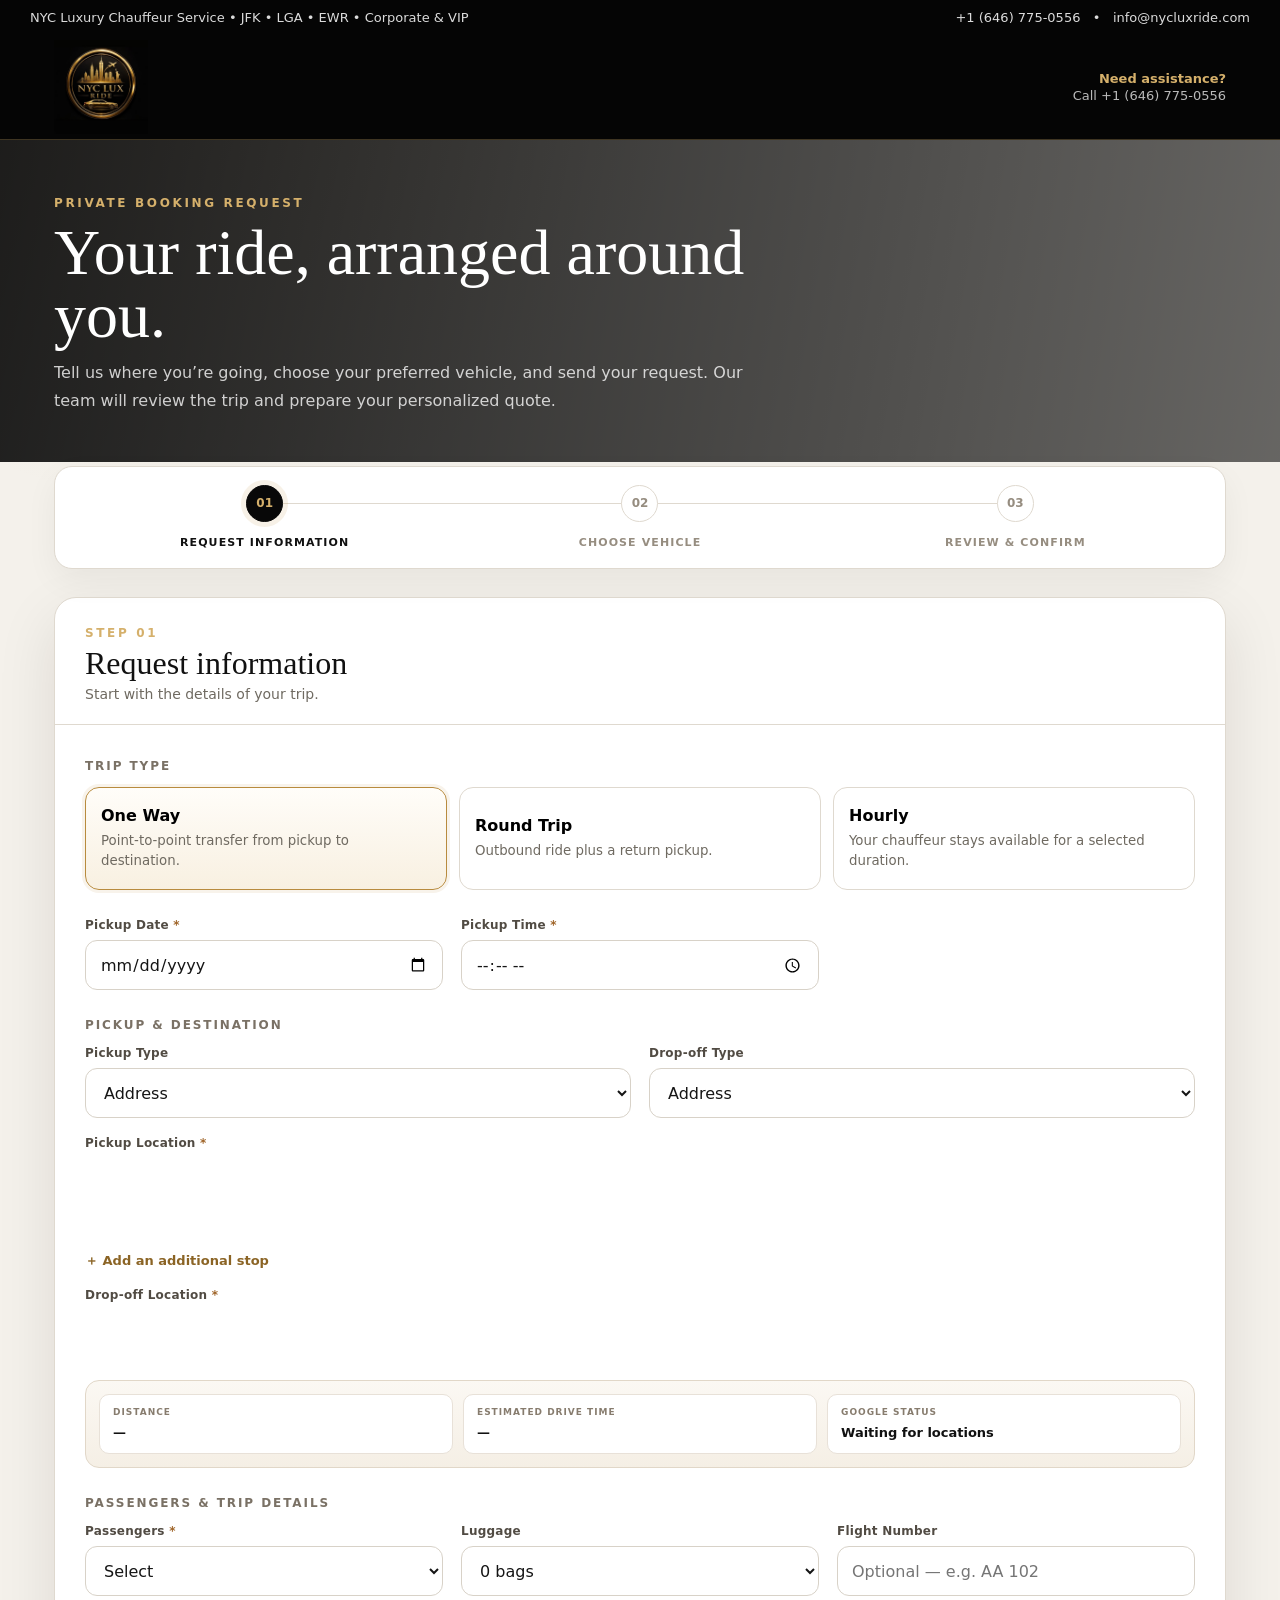
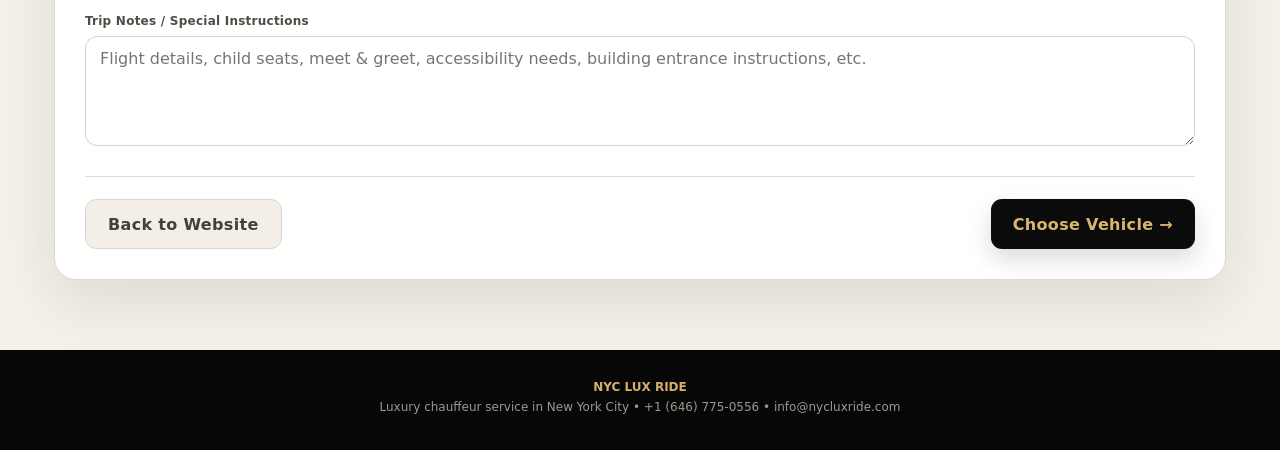
==== index.html @ 3cf66aab "Upload NYC Lux Ride booking portal Upload NYC Lux Ride booking portal" ====
<!DOCTYPE html>
<html lang="en">
<head>
  <meta charset="UTF-8" />
  <meta name="viewport" content="width=device-width, initial-scale=1.0" />
  <meta name="theme-color" content="#0a0a0a" />
  <title>Book a Ride | NYC Lux Ride</title>
  <link rel="stylesheet" href="https://cdn.jsdelivr.net/npm/intl-tel-input@29.2.3/dist/css/intlTelInput.min.css" />
  <style>
    :root{
      --bg:#f4f1eb;
      --surface:#ffffff;
      --surface-2:#f8f6f2;
      --ink:#111111;
      --muted:#6f6a61;
      --line:#dfd9cf;
      --gold:#b88b3e;
      --gold-2:#d5b06b;
      --black:#080808;
      --ok:#227a53;
      --danger:#a63838;
      --shadow:0 22px 60px rgba(25,18,8,.10);
      --radius:22px;
    }

    *{box-sizing:border-box}
    html{scroll-behavior:smooth}
    body{
      margin:0;
      font-family:Inter,ui-sans-serif,system-ui,-apple-system,BlinkMacSystemFont,"Segoe UI",sans-serif;
      color:var(--ink);
      background:
        radial-gradient(circle at 15% 0%, rgba(184,139,62,.10), transparent 32rem),
        var(--bg);
    }
    button,input,select,textarea{font:inherit}
    button{cursor:pointer}
    a{color:inherit}

    .topbar{
      background:#050505;
      color:#fff;
      padding:10px 24px;
      font-size:13px;
    }
    .topbar-inner{
      max-width:1220px;
      margin:0 auto;
      display:flex;
      justify-content:space-between;
      gap:18px;
      flex-wrap:wrap;
    }
    .topbar span{opacity:.86}
    .header{
      background:rgba(255,255,255,.92);
      backdrop-filter:blur(14px);
      border-bottom:1px solid rgba(0,0,0,.08);
      position:sticky;
      top:0;
      z-index:40;
    }
    .header-inner{
      max-width:1220px;
      margin:0 auto;
      min-height:82px;
      padding:0 24px;
      display:flex;
      align-items:center;
      justify-content:space-between;
      gap:24px;
    }
    .brand{
      display:flex;
      align-items:center;
      gap:13px;
      text-decoration:none;
    }
    .brand-mark{
      width:48px;
      height:48px;
      border-radius:50%;
      background:
        radial-gradient(circle at 50% 50%, #111 0 46%, transparent 47%),
        linear-gradient(145deg,var(--gold-2),#7b571d);
      position:relative;
      box-shadow:inset 0 0 0 2px #0b0b0b, inset 0 0 0 4px var(--gold-2);
    }
    .brand-mark:after{
      content:"NYC";
      color:var(--gold-2);
      position:absolute;
      inset:0;
      display:grid;
      place-items:center;
      font-family:Georgia,serif;
      font-size:12px;
      letter-spacing:1px;
      font-weight:700;
    }
    .brand-copy strong{
      display:block;
      font-family:Georgia,"Times New Roman",serif;
      font-size:21px;
      letter-spacing:.08em;
    }
    .brand-copy small{
      display:block;
      color:#7a7165;
      letter-spacing:.22em;
      font-size:9px;
      margin-top:3px;
    }
    .header-contact{
      text-align:right;
      font-size:13px;
      color:#4f4a43;
    }
    .header-contact strong{display:block;color:#111;margin-bottom:2px}

    .hero{
      background:
        linear-gradient(100deg,rgba(0,0,0,.88),rgba(0,0,0,.58)),
        url("https://www.nycluxride.com/hero-new.webp") center/cover;
      color:#fff;
    }
    .hero-inner{
      max-width:1220px;
      margin:0 auto;
      padding:56px 24px 48px;
    }
    .eyebrow{
      color:var(--gold-2);
      font-size:12px;
      font-weight:800;
      text-transform:uppercase;
      letter-spacing:.22em;
    }
    h1{
      margin:12px 0 12px;
      max-width:720px;
      font-family:Georgia,"Times New Roman",serif;
      font-size:clamp(38px,5vw,67px);
      line-height:.98;
      font-weight:500;
    }
    .hero p{
      max-width:700px;
      margin:0;
      color:rgba(255,255,255,.78);
      font-size:16px;
      line-height:1.7;
    }

    .page{
      max-width:1220px;
      margin:0 auto;
      padding:34px 24px 70px;
    }

    .stepper-wrap{
      background:var(--surface);
      border:1px solid var(--line);
      border-radius:18px;
      padding:18px 22px;
      box-shadow:0 12px 32px rgba(25,18,8,.05);
      margin-top:-30px;
      position:relative;
      z-index:5;
    }
    .stepper{
      display:grid;
      grid-template-columns:1fr 1fr 1fr;
      gap:0;
      position:relative;
    }
    .stepper:before{
      content:"";
      position:absolute;
      top:18px;
      left:16.66%;
      right:16.66%;
      height:1px;
      background:var(--line);
      z-index:0;
    }
    .step{
      position:relative;
      z-index:1;
      text-align:center;
      color:#968d80;
    }
    .step-num{
      width:37px;
      height:37px;
      border-radius:50%;
      border:1px solid var(--line);
      background:#fff;
      margin:0 auto 9px;
      display:grid;
      place-items:center;
      font-size:12px;
      font-weight:800;
      transition:.25s ease;
    }
    .step span{
      font-size:11px;
      font-weight:800;
      letter-spacing:.1em;
      text-transform:uppercase;
    }
    .step.active,.step.complete{color:#111}
    .step.active .step-num{
      background:var(--black);
      color:var(--gold-2);
      border-color:var(--black);
      box-shadow:0 0 0 5px rgba(184,139,62,.12);
    }
    .step.complete .step-num{
      background:var(--gold);
      color:#fff;
      border-color:var(--gold);
    }

    .panel{
      margin-top:28px;
      background:var(--surface);
      border:1px solid var(--line);
      border-radius:var(--radius);
      box-shadow:var(--shadow);
      overflow:hidden;
    }
    .panel-head{
      padding:28px 30px 22px;
      border-bottom:1px solid var(--line);
      display:flex;
      justify-content:space-between;
      gap:20px;
      align-items:flex-end;
    }
    .panel-head h2{
      margin:5px 0 0;
      font-family:Georgia,"Times New Roman",serif;
      font-size:32px;
      font-weight:500;
    }
    .panel-head p{
      margin:4px 0 0;
      color:var(--muted);
      font-size:14px;
    }
    .secure-note{
      display:flex;
      gap:8px;
      align-items:center;
      color:var(--muted);
      font-size:12px;
      white-space:nowrap;
    }
    .secure-dot{
      width:8px;height:8px;border-radius:50%;background:var(--ok);
    }

    .panel-body{padding:30px}
    .screen{display:none}
    .screen.active{display:block;animation:fade .28s ease}
    @keyframes fade{from{opacity:0;transform:translateY(6px)}to{opacity:1;transform:none}}

    .section-title{
      margin:4px 0 14px;
      font-size:12px;
      text-transform:uppercase;
      letter-spacing:.16em;
      color:#7a7165;
      font-weight:850;
    }

    .trip-types{
      display:grid;
      grid-template-columns:repeat(3,1fr);
      gap:12px;
      margin-bottom:28px;
    }
    .choice{
      border:1px solid var(--line);
      background:#fff;
      border-radius:14px;
      padding:18px 15px;
      text-align:left;
      transition:.2s ease;
      min-height:90px;
    }
    .choice:hover{border-color:#bfa87f;transform:translateY(-1px)}
    .choice.active{
      border-color:var(--gold);
      background:linear-gradient(180deg,#fffdf9,#f8f0e1);
      box-shadow:0 0 0 3px rgba(184,139,62,.10);
    }
    .choice strong{display:block;font-size:16px;margin-bottom:5px}
    .choice small{color:var(--muted);line-height:1.4}

    .grid{
      display:grid;
      grid-template-columns:repeat(2,minmax(0,1fr));
      gap:18px;
    }
    .grid.three{grid-template-columns:repeat(3,minmax(0,1fr))}
    .field{min-width:0}
    .field.full{grid-column:1/-1}
    label{
      display:block;
      font-size:12px;
      font-weight:800;
      color:#514b43;
      margin:0 0 8px;
      letter-spacing:.02em;
    }
    .req{color:#9f6428}
    input,select,textarea{
      width:100%;
      border:1px solid #d8d2c8;
      background:#fff;
      color:#151515;
      border-radius:12px;
      min-height:50px;
      padding:12px 14px;
      outline:none;
      transition:.18s ease;
    }
    textarea{min-height:110px;resize:vertical}
    input:focus,select:focus,textarea:focus{
      border-color:var(--gold);
      box-shadow:0 0 0 3px rgba(184,139,62,.12);
    }
    .invalid{border-color:var(--danger)!important;box-shadow:0 0 0 3px rgba(166,56,56,.08)!important}
    .help{font-size:11px;color:#8a8175;margin-top:7px;line-height:1.5}
    .location-wrap{position:relative}
    .location-wrap:before{
      content:"⌖";
      position:absolute;
      left:14px;
      top:50%;
      transform:translateY(-50%);
      color:var(--gold);
      z-index:2;
      font-size:18px;
    }
    .location-wrap input{padding-left:39px}
    .map-soon{
      margin-top:10px;
      border:1px dashed #cfc5b5;
      background:#faf7f1;
      color:#7d7367;
      padding:11px 13px;
      border-radius:10px;
      font-size:11px;
    }

    .stop-list{display:grid;gap:10px;margin-top:12px}
    .stop-row{display:grid;grid-template-columns:1fr auto;gap:10px}
    .icon-btn{
      border:1px solid #d8d2c8;
      background:#fff;
      width:50px;
      border-radius:12px;
      font-size:20px;
      color:#6c6255;
    }
    .add-stop{
      margin-top:12px;
      border:0;
      background:transparent;
      color:#8b6425;
      font-weight:800;
      padding:0;
      font-size:13px;
    }

    .vehicle-grid{
      display:grid;
      grid-template-columns:repeat(2,minmax(0,1fr));
      gap:18px;
    }
    .vehicle-card{
      border:1px solid var(--line);
      border-radius:18px;
      overflow:hidden;
      background:#fff;
      transition:.22s ease;
      position:relative;
    }
    .vehicle-card:hover{transform:translateY(-2px);box-shadow:0 18px 40px rgba(20,15,6,.09)}
    .vehicle-card.selected{
      border-color:var(--gold);
      box-shadow:0 0 0 3px rgba(184,139,62,.12),0 18px 40px rgba(20,15,6,.09);
    }
    .vehicle-img{
      height:225px;
      background:#eee;
      overflow:hidden;
    }
    .vehicle-img img{width:100%;height:100%;object-fit:cover;display:block}
    .vehicle-content{padding:20px}
    .vehicle-top{display:flex;justify-content:space-between;gap:16px}
    .vehicle-top h3{
      margin:0;
      font-family:Georgia,"Times New Roman",serif;
      font-size:25px;
      font-weight:500;
    }
    .badge{
      background:#f4eee3;
      color:#76531e;
      border:1px solid #e5d6bd;
      padding:7px 9px;
      border-radius:999px;
      font-size:10px;
      height:max-content;
      font-weight:800;
      text-transform:uppercase;
      letter-spacing:.08em;
    }
    .vehicle-sub{color:var(--muted);font-size:13px;margin-top:5px}
    .specs{
      display:flex;
      flex-wrap:wrap;
      gap:8px;
      margin:16px 0;
    }
    .spec{
      background:#f7f5f1;
      border:1px solid #e5e0d7;
      color:#514b43;
      border-radius:9px;
      padding:8px 10px;
      font-size:11px;
      font-weight:700;
    }
    .select-vehicle{
      width:100%;
      border:1px solid #151515;
      border-radius:11px;
      background:#fff;
      color:#111;
      min-height:46px;
      font-weight:850;
    }
    .selected .select-vehicle{
      background:#111;
      color:var(--gold-2);
    }

    .summary-bar{
      display:grid;
      grid-template-columns:repeat(4,1fr);
      gap:12px;
      background:#0b0b0b;
      color:#fff;
      border-radius:16px;
      padding:16px 18px;
      margin-bottom:24px;
    }
    .summary-bar small{
      display:block;
      text-transform:uppercase;
      color:#a99e8e;
      font-size:9px;
      letter-spacing:.12em;
      font-weight:800;
      margin-bottom:5px;
    }
    .summary-bar strong{font-size:13px;line-height:1.35}

    .review-layout{
      display:grid;
      grid-template-columns:minmax(0,1.2fr) minmax(320px,.8fr);
      gap:24px;
    }
    .review-card,.contact-card{
      border:1px solid var(--line);
      background:#fff;
      border-radius:17px;
      padding:22px;
    }
    .review-card h3,.contact-card h3{
      margin:0 0 18px;
      font-family:Georgia,"Times New Roman",serif;
      font-size:24px;
      font-weight:500;
    }
    .route{
      display:grid;
      gap:0;
      margin-bottom:18px;
    }
    .route-item{
      display:grid;
      grid-template-columns:22px 1fr;
      gap:12px;
      align-items:start;
      padding-bottom:16px;
      position:relative;
    }
    .route-item:not(:last-child):after{
      content:"";
      position:absolute;
      left:6px;
      top:17px;
      bottom:0;
      width:1px;
      background:#d7c9b1;
    }
    .route-dot{
      width:13px;height:13px;border:3px solid var(--gold);border-radius:50%;margin-top:3px;background:#fff;
    }
    .route-dot.end{background:var(--gold)}
    .route-item small{
      display:block;
      color:#8a8175;
      text-transform:uppercase;
      letter-spacing:.1em;
      font-size:9px;
      font-weight:800;
      margin-bottom:4px;
    }
    .route-item strong{font-size:14px;line-height:1.5}
    .review-map{
      height:190px;
      border-radius:14px;
      border:1px dashed #cfc5b5;
      background:
        linear-gradient(45deg,#f7f3ec 25%,transparent 25%,transparent 75%,#f7f3ec 75%),
        linear-gradient(45deg,#f7f3ec 25%,#fff 25%,#fff 75%,#f7f3ec 75%);
      background-size:28px 28px;
      background-position:0 0,14px 14px;
      display:grid;
      place-items:center;
      color:#7f7466;
      text-align:center;
      padding:25px;
      font-size:12px;
      line-height:1.5;
      margin:18px 0;
    }
    .details{
      display:grid;
      grid-template-columns:repeat(3,1fr);
      gap:12px;
      margin-top:18px;
    }
    .detail{
      background:#f7f5f1;
      border-radius:11px;
      padding:12px;
    }
    .detail small{
      display:block;
      color:#857c70;
      font-size:9px;
      text-transform:uppercase;
      letter-spacing:.1em;
      font-weight:800;
      margin-bottom:4px;
    }
    .detail strong{font-size:12px}
    .chosen-vehicle{
      margin-top:18px;
      border-top:1px solid var(--line);
      padding-top:18px;
      display:grid;
      grid-template-columns:120px 1fr;
      gap:15px;
      align-items:center;
    }
    .chosen-vehicle img{
      width:120px;
      height:76px;
      object-fit:cover;
      border-radius:10px;
    }
    .chosen-vehicle small{
      text-transform:uppercase;
      color:#857c70;
      font-size:9px;
      letter-spacing:.1em;
      font-weight:800;
    }
    .chosen-vehicle strong{display:block;font-size:16px;margin-top:4px}
    .consent{
      display:grid;
      grid-template-columns:auto 1fr;
      gap:10px;
      align-items:start;
      margin-top:16px;
      color:#6f675c;
      font-size:11px;
      line-height:1.55;
    }
    .consent input{width:17px;height:17px;min-height:0;margin:1px 0 0}
    .quote-note{
      background:#f6f0e5;
      border:1px solid #e3d3b6;
      padding:13px 14px;
      border-radius:11px;
      font-size:11px;
      color:#6b5a3f;
      line-height:1.5;
      margin-top:16px;
    }

    .actions{
      display:flex;
      justify-content:space-between;
      align-items:center;
      gap:14px;
      margin-top:26px;
      border-top:1px solid var(--line);
      padding-top:22px;
    }
    .btn{
      border:0;
      min-height:50px;
      padding:0 22px;
      border-radius:11px;
      font-weight:850;
      letter-spacing:.02em;
    }
    .btn-primary{
      background:#0b0b0b;
      color:#d9b56f;
      box-shadow:0 10px 24px rgba(0,0,0,.15);
    }
    .btn-primary:hover{background:#161616}
    .btn-secondary{
      background:#f3efe8;
      color:#463f36;
      border:1px solid #ddd5c9;
    }
    .btn:disabled{opacity:.45;cursor:not-allowed;box-shadow:none}

    .success{
      text-align:center;
      padding:46px 20px 54px;
      max-width:740px;
      margin:0 auto;
    }
    .success-icon{
      width:72px;height:72px;border-radius:50%;
      background:#0b0b0b;color:var(--gold-2);
      display:grid;place-items:center;
      margin:0 auto 22px;
      font-size:30px;
      box-shadow:0 0 0 9px rgba(184,139,62,.12);
    }
    .success h2{
      font-family:Georgia,"Times New Roman",serif;
      font-size:38px;
      font-weight:500;
      margin:0 0 12px;
    }
    .success p{color:var(--muted);line-height:1.7;margin:0 auto;max-width:570px}
    .ref-box{
      margin:25px auto 0;
      max-width:390px;
      background:#f7f3ec;
      border:1px solid #e3dacd;
      border-radius:14px;
      padding:18px;
    }
    .ref-box small{display:block;color:#877c6d;text-transform:uppercase;letter-spacing:.14em;font-size:9px;font-weight:800}
    .ref-box strong{display:block;font-size:22px;margin-top:5px;letter-spacing:.06em}

    .toast{
      position:fixed;
      right:22px;
      bottom:22px;
      background:#161616;
      color:#fff;
      padding:14px 17px;
      border-radius:11px;
      box-shadow:0 16px 40px rgba(0,0,0,.24);
      font-size:12px;
      transform:translateY(20px);
      opacity:0;
      pointer-events:none;
      transition:.25s ease;
      z-index:99;
    }
    .toast.show{transform:none;opacity:1}

    .footer{
      background:#070707;
      color:#fff;
      padding:30px 24px;
      text-align:center;
      font-size:12px;
    }
    .footer strong{color:var(--gold-2)}
    .footer p{margin:6px 0;color:#9e978e}

    @media(max-width:860px){
      .review-layout{grid-template-columns:1fr}
      .vehicle-grid{grid-template-columns:1fr}
      .summary-bar{grid-template-columns:1fr 1fr}
      .grid.three{grid-template-columns:1fr 1fr}
      .panel-head{align-items:flex-start;flex-direction:column}
    }
    @media(max-width:640px){
      .topbar{display:none}
      .header-inner{min-height:70px;padding:0 16px}
      .header-contact{display:none}
      .brand-copy strong{font-size:18px}
      .hero-inner{padding:42px 18px 54px}
      .hero p{font-size:14px}
      .page{padding:24px 12px 55px}
      .stepper-wrap{padding:15px 8px;margin-top:-27px}
      .step span{font-size:8px;letter-spacing:.06em}
      .stepper:before{left:16%;right:16%}
      .panel{border-radius:17px}
      .panel-head{padding:22px 18px 18px}
      .panel-head h2{font-size:27px}
      .panel-body{padding:20px 16px}
      .trip-types{grid-template-columns:1fr}
      .choice{min-height:74px}
      .grid,.grid.three{grid-template-columns:1fr}
      .vehicle-img{height:190px}
      .summary-bar{grid-template-columns:1fr 1fr}
      .details{grid-template-columns:1fr 1fr}
      .chosen-vehicle{grid-template-columns:95px 1fr}
      .chosen-vehicle img{width:95px;height:68px}
      .actions{
        flex-direction:column-reverse;
        align-items:stretch;
        position:sticky;
        bottom:0;
        background:#fff;
        margin-left:-16px;
        margin-right:-16px;
        padding:14px 16px;
        border-top:1px solid var(--line);
        z-index:8;
      }
      .btn{width:100%}
      .success h2{font-size:31px}
    }
  
    .autocomplete-host{
      width:100%;
      min-height:52px;
      position:relative;
    }
    .autocomplete-host gmp-place-autocomplete{
      display:block;
      width:100%;
      min-height:52px;
      border:1px solid #d8d2c8;
      border-radius:12px;
      background:#fff;
      overflow:visible;
    }
    .autocomplete-host.invalid gmp-place-autocomplete{
      border-color:var(--danger);
      box-shadow:0 0 0 3px rgba(166,56,56,.08);
    }
    .selected-place{
      margin-top:8px;
      font-size:11px;
      color:#756c60;
      line-height:1.45;
      padding-left:2px;
    }
    .selected-place.ok{color:var(--ok);font-weight:700}
    .selected-place.error{color:var(--danger);font-weight:700}

    .route-preview{
      display:grid;
      grid-template-columns:repeat(3,1fr);
      gap:10px;
      border:1px solid #e1d7c8;
      background:linear-gradient(180deg,#fbf8f3,#f5efe5);
      border-radius:14px;
      padding:13px;
    }
    .route-preview > div,
    .review-route-stats > div{
      background:#fff;
      border:1px solid #e8e1d8;
      border-radius:10px;
      padding:12px 13px;
    }
    .route-preview small,
    .review-route-stats small{
      display:block;
      font-size:9px;
      text-transform:uppercase;
      letter-spacing:.11em;
      color:#877c6e;
      font-weight:850;
      margin-bottom:5px;
    }
    .route-preview strong,
    .review-route-stats strong{
      font-size:13px;
    }
    .live-map{
      padding:0 !important;
      display:block !important;
      position:relative;
      min-height:300px;
      overflow:hidden;
    }
    .map-loading{
      min-height:300px;
      display:grid;
      place-items:center;
      padding:24px;
      color:#7f7466;
      text-align:center;
      background:#f7f3ec;
    }
    .review-route-stats{
      display:grid;
      grid-template-columns:1fr 1fr;
      gap:10px;
      margin-top:12px;
    }
    .maps-setup-banner{
      display:none;
      border:1px solid #d5b06b;
      background:#fff8e9;
      color:#6b542f;
      padding:14px 15px;
      border-radius:12px;
      margin:0 0 22px;
      line-height:1.55;
      font-size:12px;
    }
    .maps-setup-banner.show{display:block}
    .maps-setup-banner strong{color:#2b2318}

    @media(max-width:640px){
      .route-preview{grid-template-columns:1fr}
      .review-route-stats{grid-template-columns:1fr 1fr}
      .live-map,.map-loading{min-height:260px}
    }

  
    /* International phone input */
    .iti{
      width:100%;
      display:block;
    }
    .iti input#phone{
      width:100%;
      padding-left:104px !important;
    }
    .iti__selected-country-primary{
      border-radius:12px 0 0 12px;
    }
    .iti__country-selector{
      z-index:99999 !important;
      max-height:330px;
    }
    .iti__country-list{
      max-height:300px;
    }
    .phone-valid{
      color:var(--ok) !important;
      font-weight:700;
    }
    .phone-error{
      color:var(--danger) !important;
      font-weight:700;
    }

  
    /* ===== Client-requested visual cleanup ===== */
    .header{
      background:#050505 !important;
      border-bottom:1px solid rgba(213,176,107,.28) !important;
      backdrop-filter:none !important;
    }
    .header-inner{min-height:104px;}
    .brand-logo{
      width:94px;
      height:94px;
      display:block;
      object-fit:contain;
    }
    .header-contact{color:rgba(255,255,255,.72) !important;}
    .header-contact strong{color:var(--gold-2) !important;}

    /* Hide technical/selection helper copy below primary pickup/drop-off. */
    #pickupSelected,
    #dropoffSelected,
    #pickupSelected + .map-soon,
    #dropoffSelected + .map-soon{
      display:none !important;
    }

    /* Force Google Places widget and predictions into a light/white theme. */
    .autocomplete-host gmp-place-autocomplete{
      color-scheme:light !important;
      background-color:#fff !important;
      color:#171717 !important;
    }
    .autocomplete-host gmp-place-autocomplete::part(input){
      background-color:#fff !important;
      color:#171717 !important;
    }
    .autocomplete-host gmp-place-autocomplete::part(prediction-list){
      background-color:#fff !important;
      color:#171717 !important;
      border:1px solid #ded7cc !important;
      border-radius:0 0 14px 14px !important;
      box-shadow:0 16px 38px rgba(0,0,0,.14) !important;
    }
    .autocomplete-host gmp-place-autocomplete::part(prediction-item){
      background-color:#fff !important;
      color:#171717 !important;
      border-bottom:1px solid #eee8df !important;
    }
    .autocomplete-host gmp-place-autocomplete::part(prediction-item):hover,
    .autocomplete-host gmp-place-autocomplete::part(prediction-item-selected){
      background-color:#f7f2e9 !important;
      color:#111 !important;
    }
    .autocomplete-host gmp-place-autocomplete::part(prediction-item-main-text),
    .autocomplete-host gmp-place-autocomplete::part(prediction-item-match),
    .autocomplete-host gmp-place-autocomplete::part(prediction-item-nonmatch){
      color:#171717 !important;
    }
    .autocomplete-host gmp-place-autocomplete::part(prediction-item-secondary-text){
      color:#716b62 !important;
    }

    @media(max-width:640px){
      .header-inner{min-height:84px;}
      .brand-logo{width:76px;height:76px;}
    }

  
    /* ===== Round Trip UX ===== */
    .trip-leg-card{margin:0;}
    .round-trip-leg-heading{display:none;}
    .round-trip-mode .trip-leg-card,
    .round-trip-return-card{
      border:1px solid #ddd4c5;
      border-radius:18px;
      background:#fcfaf6;
      padding:22px;
      box-shadow:0 12px 30px rgba(25,18,8,.05);
    }
    .round-trip-mode .round-trip-leg-heading,
    .round-trip-return-card .round-trip-leg-heading{display:block;margin-bottom:22px;padding-bottom:16px;border-bottom:1px solid #e3dccf;}
    .round-trip-leg-heading span{display:block;color:var(--gold);font-size:10px;font-weight:900;text-transform:uppercase;letter-spacing:.16em;margin-bottom:4px;}
    .round-trip-leg-heading strong{display:block;font-family:Georgia,"Times New Roman",serif;font-size:25px;font-weight:500;}
    .round-trip-leg-heading small{display:block;color:var(--muted);font-size:12px;margin-top:5px;}
    .round-trip-return-card{margin-top:24px;}
    #returnPickupSelected,#returnDropoffSelected{display:none !important;}
    .round-trip-mode > .section-title:nth-of-type(2){display:none;}
    @media(max-width:640px){
      .round-trip-mode .trip-leg-card,.round-trip-return-card{padding:17px 14px;border-radius:14px;}
      .round-trip-leg-heading strong{font-size:22px;}
    }

  
    /* ===== FINAL CLIENT CLEANUP ===== */
    #pickupSelected,
    #dropoffSelected,
    #pickupSelected + .map-soon,
    #dropoffSelected + .map-soon{
      display:none !important;
    }

    /* Google Places suggestions: force a clean light/white experience. */
    .autocomplete-host,
    .autocomplete-host gmp-place-autocomplete{
      color-scheme:light !important;
    }
    .autocomplete-host gmp-place-autocomplete{
      background:#fff !important;
      color:#151515 !important;
    }

    /* Remove internal/technical side-note space from panel headings. */
    .panel-head .secure-note{display:none !important;}

    /* Page 2 and Page 3 stay clean after removed notes. */
    [data-screen="2"] > .quote-note,
    [data-screen="3"] .contact-card > .quote-note{
      display:none !important;
    }

  
    [data-screen="1"]:not(.round-trip-mode) #outboundTripCard > .round-trip-leg-heading{
      display:none !important;
    }
    [data-screen="1"]:not(.round-trip-mode) #outboundTripCard{
      border:0 !important;
      padding:0 !important;
      background:transparent !important;
      box-shadow:none !important;
    }

  
    #sendRequest:disabled{
      opacity:.65;
      cursor:not-allowed;
      transform:none !important;
    }
  </style>
</head>
<body>
  <div class="topbar">
    <div class="topbar-inner">
      <span>NYC Luxury Chauffeur Service • JFK • LGA • EWR • Corporate & VIP</span>
      <span>+1 (646) 775-0556 &nbsp; • &nbsp; info@nycluxride.com</span>
    </div>
  </div>

  <header class="header">
    <div class="header-inner">
      <a class="brand" href="https://www.nycluxride.com/" aria-label="NYC Lux Ride Home">
        <img class="brand-logo" src="./assets/nyc-lux-ride-logo.png" alt="NYC Lux Ride" />
      </a>
      <div class="header-contact">
        <strong>Need assistance?</strong>
        Call +1 (646) 775-0556
      </div>
    </div>
  </header>

  <section class="hero">
    <div class="hero-inner">
      <div class="eyebrow">Private booking request</div>
      <h1>Your ride, arranged around you.</h1>
      <p>Tell us where you’re going, choose your preferred vehicle, and send your request. Our team will review the trip and prepare your personalized quote.</p>
    </div>
  </section>

  <main class="page">
    <div class="stepper-wrap">
      <div class="stepper" aria-label="Booking progress">
        <div class="step active" data-step-indicator="1"><div class="step-num">01</div><span>Request Information</span></div>
        <div class="step" data-step-indicator="2"><div class="step-num">02</div><span>Choose Vehicle</span></div>
        <div class="step" data-step-indicator="3"><div class="step-num">03</div><span>Review & Confirm</span></div>
      </div>
    </div>

    <section class="panel" id="bookingPanel">
      <div class="panel-head">
        <div>
          <div class="eyebrow" id="panelEyebrow">Step 01</div>
          <h2 id="panelTitle">Request information</h2>
          <p id="panelSubtitle">Start with the details of your trip.</p>
        </div>
      </div>

      <div class="panel-body">
        <div class="maps-setup-banner" id="mapsSetupBanner">
          <strong>Google Maps API key required.</strong>
          Open <code>config.js</code>, paste your restricted browser API key, save, then refresh the page.
          Enable <strong>Maps JavaScript API</strong>, <strong>Places API (New)</strong> and <strong>Routes API</strong> in the same Google Cloud project.
        </div>
        <!-- STEP 1 -->
        <div class="screen active" data-screen="1">
          <div class="section-title">Trip Type</div>
          <div class="trip-types">
            <button type="button" class="choice active" data-trip="one-way">
              <strong>One Way</strong>
              <small>Point-to-point transfer from pickup to destination.</small>
            </button>
            <button type="button" class="choice" data-trip="round-trip">
              <strong>Round Trip</strong>
              <small>Outbound ride plus a return pickup.</small>
            </button>
            <button type="button" class="choice" data-trip="hourly">
              <strong>Hourly</strong>
              <small>Your chauffeur stays available for a selected duration.</small>
            </button>
          </div>

          <div id="outboundTripCard" class="trip-leg-card">
            <div class="round-trip-leg-heading">
              <span>Outbound</span>
              <strong>Round Trip: Pick-Up</strong>
              <small>Enter the pickup leg of the round trip.</small>
            </div>

          <div class="grid three">
            <div class="field">
              <label>Pickup Date <span class="req">*</span></label>
              <input id="pickupDate" type="date" />
            </div>
            <div class="field">
              <label>Pickup Time <span class="req">*</span></label>
              <input id="pickupTime" type="time" />
            </div>
            <div class="field" id="durationField" style="display:none">
              <label>Hours <span class="req">*</span></label>
              <select id="duration">
                <option value="">Select hours</option>
                <option value="0.5">0.5h</option>
                <option value="1">1h</option>
                <option value="1.5">1.5h</option>
                <option value="2">2h</option>
                <option value="2.5">2.5h</option>
                <option value="3">3h</option>
                <option value="3.5">3.5h</option>
                <option value="4">4h</option>
                <option value="4.5">4.5h</option>
                <option value="5">5h</option>
                <option value="5.5">5.5h</option>
                <option value="6">6h</option>
                <option value="6.5">6.5h</option>
                <option value="7">7h</option>
                <option value="7.5">7.5h</option>
                <option value="8">8h</option>
                <option value="8.5">8.5h</option>
                <option value="9">9h</option>
                <option value="9.5">9.5h</option>
                <option value="10">10h</option>
              </select>
            </div>
          </div>

          <div style="height:24px"></div>
          <div class="section-title">Pickup & Destination</div>

          <div class="grid">
            <div class="field">
              <label>Pickup Type</label>
              <select id="pickupType">
                <option value="address">Address</option>
                <option value="airport">Airport</option>
              </select>
            </div>
            <div class="field">
              <label>Drop-off Type</label>
              <select id="dropoffType">
                <option value="address">Address</option>
                <option value="airport">Airport</option>
              </select>
            </div>
            <div class="field full">
              <label>Pickup Location <span class="req">*</span></label>
              <div class="autocomplete-host" id="pickupAutocompleteHost"></div>
              <input id="pickupAddress" type="hidden" />
              <input id="pickupPlaceId" type="hidden" />
              <div class="selected-place" id="pickupSelected">No pickup selected yet.</div>
              <div class="map-soon"><span id="pickupMapStatus">Google Maps setup will appear here after your API key is added.</span></div>
            </div>

            <div class="field full">
              <div id="stopsContainer" class="stop-list"></div>
              <button class="add-stop" id="addStop" type="button">＋ Add an additional stop</button>
            </div>

            <div class="field full">
              <label>Drop-off Location <span class="req">*</span></label>
              <div class="autocomplete-host" id="dropoffAutocompleteHost"></div>
              <input id="dropoffAddress" type="hidden" />
              <input id="dropoffPlaceId" type="hidden" />
              <div class="selected-place" id="dropoffSelected">No drop-off selected yet.</div>
              <div class="map-soon"><span id="routeMapStatus">Select a USA pickup and drop-off to calculate distance and ETA.</span></div>
            </div>
            <div class="field full">
              <div class="route-preview" id="routePreview">
                <div><small>Distance</small><strong id="previewDistance">—</strong></div>
                <div><small>Estimated Drive Time</small><strong id="previewDuration">—</strong></div>
                <div><small>Google Status</small><strong id="previewStatus">Waiting for locations</strong></div>
              </div>
            </div>
          </div>
          </div><!-- /outboundTripCard -->

          <div id="roundTripReturnCard" class="round-trip-return-card" style="display:none">
            <div class="round-trip-leg-heading return-heading">
              <span>Return</span>
              <strong>Round Trip: Return</strong>
              <small>Set the return pickup, destination, and timing separately.</small>
            </div>

            <div class="grid three">
              <div class="field">
                <label>Return Date <span class="req">*</span></label>
                <input id="returnDate" type="date" />
              </div>
              <div class="field">
                <label>Return Time <span class="req">*</span></label>
                <input id="returnTime" type="time" />
              </div>
              <div class="field">
                <label>Return Passengers <span class="req">*</span></label>
                <select id="returnPassengers">
                  <option value="">Select</option>
                  <option>1</option><option>2</option><option>3</option><option>4</option>
                  <option>5</option><option>6</option><option>7</option><option>8</option>
                  <option>9</option><option>10</option><option>11</option><option>12</option>
                </select>
              </div>
            </div>

            <div style="height:18px"></div>
            <div class="grid">
              <div class="field">
                <label>Return Pickup Type</label>
                <select id="returnPickupType">
                  <option value="address">Address</option>
                  <option value="airport">Airport</option>
                </select>
              </div>
              <div class="field">
                <label>Return Drop-off Type</label>
                <select id="returnDropoffType">
                  <option value="address">Address</option>
                  <option value="airport">Airport</option>
                </select>
              </div>
              <div class="field full">
                <label>Return Pickup Location <span class="req">*</span></label>
                <div class="autocomplete-host" id="returnPickupAutocompleteHost"></div>
                <input id="returnPickupAddress" type="hidden" />
                <input id="returnPickupPlaceId" type="hidden" />
                <div class="selected-place" id="returnPickupSelected"></div>
              </div>
              <div class="field full">
                <div id="returnStopsContainer" class="stop-list"></div>
                <button class="add-stop" id="addReturnStop" type="button">＋ Add a return stop</button>
              </div>
              <div class="field full">
                <label>Return Drop-off Location <span class="req">*</span></label>
                <div class="autocomplete-host" id="returnDropoffAutocompleteHost"></div>
                <input id="returnDropoffAddress" type="hidden" />
                <input id="returnDropoffPlaceId" type="hidden" />
                <div class="selected-place" id="returnDropoffSelected"></div>
              </div>
              <div class="field full">
                <label>Return Flight Number</label>
                <input id="returnFlightNumber" placeholder="Optional — e.g. AA 102" />
              </div>
            </div>
          </div>

          <div style="height:24px"></div>
          <div class="section-title">Passengers & Trip Details</div>
          <div class="grid three">
            <div class="field">
              <label>Passengers <span class="req">*</span></label>
              <select id="passengers">
                <option value="">Select</option>
                <option>1</option><option>2</option><option>3</option><option>4</option>
                <option>5</option><option>6</option><option>7</option><option>8</option>
                <option>9</option><option>10</option><option>11</option><option>12</option>
              </select>
            </div>
            <div class="field">
              <label>Luggage</label>
              <select id="luggage">
                <option value="0">0 bags</option>
                <option value="1">1 bag</option><option value="2">2 bags</option><option value="3">3 bags</option>
                <option value="4">4 bags</option><option value="5">5 bags</option><option value="6">6 bags</option>
                <option value="7+">7+ bags</option>
              </select>
            </div>
            <div class="field">
              <label>Flight Number</label>
              <input id="flightNumber" placeholder="Optional — e.g. AA 102" />
            </div>
            <div class="field full">
              <label>Trip Notes / Special Instructions</label>
              <textarea id="notes" placeholder="Flight details, child seats, meet & greet, accessibility needs, building entrance instructions, etc."></textarea>
            </div>
          </div>

          <div class="actions">
            <a class="btn btn-secondary" href="https://www.nycluxride.com/" style="display:grid;place-items:center;text-decoration:none">Back to Website</a>
            <button class="btn btn-primary" id="toVehicles" type="button">Choose Vehicle →</button>
          </div>
        </div>

        <!-- STEP 2 -->
        <div class="screen" data-screen="2">
          <div class="summary-bar" id="tripMiniSummary"></div>

          <div class="section-title">Preferred Vehicle</div>
          <div class="vehicle-grid" id="vehicleGrid">
            <article class="vehicle-card" data-vehicle-id="escalade">
              <div class="vehicle-img"><img src="https://www.nycluxride.com/fleet/cadillac-escalade.webp" alt="Cadillac Escalade" /></div>
              <div class="vehicle-content">
                <div class="vehicle-top"><div><h3>Cadillac Escalade</h3><div class="vehicle-sub">Luxury SUV</div></div><div class="badge">Popular</div></div>
                <div class="specs"><span class="spec">Up to 5 passengers</span><span class="spec">3 large + 3 carry-on</span></div>
                <button class="select-vehicle" type="button">Select Vehicle</button>
              </div>
            </article>

            <article class="vehicle-card" data-vehicle-id="suburban">
              <div class="vehicle-img"><img src="https://www.nycluxride.com/fleet/chevrolet-suburban.webp" alt="Chevrolet Suburban" /></div>
              <div class="vehicle-content">
                <div class="vehicle-top"><div><h3>Chevrolet Suburban</h3><div class="vehicle-sub">Luxury SUV / Similar</div></div></div>
                <div class="specs"><span class="spec">Up to 5 passengers</span><span class="spec">3 large + 3 carry-on</span></div>
                <button class="select-vehicle" type="button">Select Vehicle</button>
              </div>
            </article>

            <article class="vehicle-card" data-vehicle-id="sclass">
              <div class="vehicle-img"><img src="https://www.nycluxride.com/fleet/mercedes-s-class.webp" alt="Mercedes-Benz S-Class" /></div>
              <div class="vehicle-content">
                <div class="vehicle-top"><div><h3>Mercedes-Benz S-Class</h3><div class="vehicle-sub">Luxury Sedan</div></div><div class="badge">Executive</div></div>
                <div class="specs"><span class="spec">Up to 3 passengers</span><span class="spec">2 large + 2 carry-on</span></div>
                <button class="select-vehicle" type="button">Select Vehicle</button>
              </div>
            </article>

            <article class="vehicle-card" data-vehicle-id="navigator">
              <div class="vehicle-img"><img src="https://www.nycluxride.com/fleet/lincoln-navigator.webp" alt="Lincoln Navigator" /></div>
              <div class="vehicle-content">
                <div class="vehicle-top"><div><h3>Lincoln Navigator</h3><div class="vehicle-sub">Luxury SUV</div></div></div>
                <div class="specs"><span class="spec">Up to 5 passengers</span><span class="spec">3 large + 3 carry-on</span></div>
                <button class="select-vehicle" type="button">Select Vehicle</button>
              </div>
            </article>
          </div>

          <div class="actions">
            <button class="btn btn-secondary" data-back="1" type="button">← Previous Step</button>
            <button class="btn btn-primary" id="toReview" type="button" disabled>Review Request →</button>
          </div>
        </div>

        <!-- STEP 3 -->
        <div class="screen" data-screen="3">
          <div class="review-layout">
            <div class="review-card">
              <h3>Your trip</h3>
              <div class="route">
                <div class="route-item">
                  <div class="route-dot"></div>
                  <div><small>Pickup</small><strong id="reviewPickup">—</strong></div>
                </div>
                <div id="reviewStops"></div>
                <div class="route-item">
                  <div class="route-dot end"></div>
                  <div><small>Drop-off</small><strong id="reviewDropoff">—</strong></div>
                </div>
              </div>

              <div class="review-map live-map" id="reviewMap">
                <div class="map-loading">Google route map will appear here.</div>
              </div>
              <div class="review-route-stats" id="reviewRouteStats">
                <div><small>Distance</small><strong id="reviewDistance">—</strong></div>
                <div><small>Estimated Drive Time</small><strong id="reviewDuration">—</strong></div>
              </div>

              <div class="details" id="reviewDetails"></div>
              <div class="chosen-vehicle" id="chosenVehicle"></div>
            </div>

            <div class="contact-card">
              <h3>Booking contact</h3>
              <div class="grid">
                <div class="field">
                  <label>First Name <span class="req">*</span></label>
                  <input id="firstName" autocomplete="given-name" placeholder="First name" />
                </div>
                <div class="field">
                  <label>Last Name <span class="req">*</span></label>
                  <input id="lastName" autocomplete="family-name" placeholder="Last name" />
                </div>
                <div class="field full">
                  <label>Email <span class="req">*</span></label>
                  <input id="email" type="email" autocomplete="email" placeholder="you@example.com" />
                </div>
                <div class="field full">
                  <label>Phone Number <span class="req">*</span></label>
                  <input id="phone" type="tel" autocomplete="tel" placeholder="Phone number" />
                  <div class="help" id="phoneHelp">Choose your country, then enter your phone number. We will save it in international format for SMS notifications.</div>
                </div>
              </div>

              <label class="consent">
                <input type="checkbox" id="consent" />
                <span>I agree to receive transactional booking updates by email and SMS about this request. Message and data rates may apply. Reply STOP to opt out of SMS when messaging is enabled.</span>
              </label>

            </div>
          </div>

          <div class="actions">
            <button class="btn btn-secondary" data-back="2" type="button">← Previous Step</button>
            <button class="btn btn-primary" id="sendRequest" type="button">Send Request</button>
          </div>
        </div>

        <!-- SUCCESS -->
        <div class="screen" data-screen="4">
          <div class="success">
            <div class="success-icon">✓</div>
            <div class="eyebrow">Request received</div>
            <h2 id="successTitle">Thank you.</h2>
            <p>Your ride request has been submitted successfully. Please keep the request reference below for your records.</p>
            <div class="ref-box">
              <small>Request reference</small>
              <strong id="requestRef">NYC-DEMO-0000</strong>
            </div>
            <div style="margin-top:25px">
              <button class="btn btn-primary" id="newRequest" type="button">Start Another Request</button>
            </div>
          </div>
        </div>
      </div>
    </section>
  </main>

  <div class="toast" id="toast">Please complete the required fields.</div>

  <footer class="footer">
    <strong>NYC LUX RIDE</strong>
    <p>Luxury chauffeur service in New York City • +1 (646) 775-0556 • info@nycluxride.com</p>
  </footer>

  
  <script src="https://cdn.jsdelivr.net/npm/intl-tel-input@29.2.3/dist/js/intlTelInputWithUtils.min.js"></script>
  <script src="./config.js"></script>
  <script src="./backend-config.js"></script>
  <script>
    const vehicleData = {
      escalade:{
        name:"Cadillac Escalade", type:"Luxury SUV",
        img:"https://www.nycluxride.com/fleet/cadillac-escalade.webp",
        capacity:"Up to 5 passengers", luggage:"3 large + 3 carry-on"
      },
      suburban:{
        name:"Chevrolet Suburban", type:"Luxury SUV / Similar",
        img:"https://www.nycluxride.com/fleet/chevrolet-suburban.webp",
        capacity:"Up to 5 passengers", luggage:"3 large + 3 carry-on"
      },
      sclass:{
        name:"Mercedes-Benz S-Class", type:"Luxury Sedan",
        img:"https://www.nycluxride.com/fleet/mercedes-s-class.webp",
        capacity:"Up to 3 passengers", luggage:"2 large + 2 carry-on"
      },
      navigator:{
        name:"Lincoln Navigator", type:"Luxury SUV",
        img:"https://www.nycluxride.com/fleet/lincoln-navigator.webp",
        capacity:"Up to 5 passengers", luggage:"3 large + 3 carry-on"
      }
    };

    const state = {
      step:1,
      tripType:"one-way",
      stops:[],
      selectedVehicle:null,
      placeObjects:{pickup:null, dropoff:null, stops:[], returnPickup:null, returnDropoff:null, returnStops:[]},
      placeData:{pickup:null, dropoff:null, stops:[], returnPickup:null, returnDropoff:null, returnStops:[]},
      returnStops:[],
      route:null
    };

    const mapsRuntime = {
      ready:false,
      Place:null,
      PlaceAutocompleteElement:null,
      Route:null,
      Map:null,
      LatLngBounds:null,
      reviewMap:null,
      routePolylines:[]
    };

    const titles = {
      1:["Step 01","Request information","Start with the details of your trip."],
      2:["Step 02","Choose your vehicle","Select the vehicle you would prefer for this ride."],
      3:["Step 03","Review & send request","Review your trip and tell us who the booking is for."],
      4:["Complete","Request received",""]
    };

    const $ = (id)=>document.getElementById(id);

    function showToast(msg){
      const t=$("toast");
      t.textContent=msg;
      t.classList.add("show");
      clearTimeout(showToast.timer);
      showToast.timer=setTimeout(()=>t.classList.remove("show"),3200);
    }

    function escapeHtml(str){
      return String(str??"").replace(/[&<>"']/g, ch=>({"&":"&amp;","<":"&lt;",">":"&gt;","\"":"&quot;","'":"&#039;"}[ch]));
    }

    function shorten(s,n){ return !s?"—":s.length>n?s.slice(0,n-1)+"…":s; }

    function goToStep(step){
      state.step=step;
      document.querySelectorAll(".screen").forEach(s=>s.classList.toggle("active",Number(s.dataset.screen)===step));
      document.querySelectorAll("[data-step-indicator]").forEach(el=>{
        const n=Number(el.dataset.stepIndicator);
        el.classList.toggle("active",n===step);
        el.classList.toggle("complete",n<step);
      });
      const [eyebrow,title,subtitle]=titles[step];
      $("panelEyebrow").textContent=eyebrow;
      $("panelTitle").textContent=title;
      $("panelSubtitle").textContent=subtitle;
      document.querySelector(".stepper-wrap").style.display = step===4 ? "none" : "block";
      if(step===3){
        setTimeout(()=>renderRouteMap(),120);
      }
      window.scrollTo({top:document.querySelector(".hero").offsetHeight-5,behavior:"smooth"});
      saveDraft();
    }

    function setMinDates(){
      const d=new Date();
      const y=d.getFullYear();
      const m=String(d.getMonth()+1).padStart(2,"0");
      const day=String(d.getDate()).padStart(2,"0");
      const today=`${y}-${m}-${day}`;
      $("pickupDate").min=today;
      $("returnDate").min=today;
    }

    function tripLabel(){
      return {"one-way":"One Way","round-trip":"Round Trip","hourly":"Hourly"}[state.tripType] || "One Way";
    }

    function fmtDate(dateStr){
      if(!dateStr) return "—";
      const d=new Date(dateStr+"T12:00:00");
      return d.toLocaleDateString(undefined,{month:"short",day:"numeric",year:"numeric"});
    }

    function metersToMiles(meters){
      return (Number(meters||0) / 1609.344);
    }

    function formatDistance(meters){
      if(!meters && meters!==0) return "—";
      return `${metersToMiles(meters).toFixed(1)} miles`;
    }

    function formatDuration(ms){
      if(!ms && ms!==0) return "—";
      const totalMins=Math.max(1,Math.round(ms/60000));
      const h=Math.floor(totalMins/60);
      const m=totalMins%60;
      if(h && m) return `${h} hr ${m} min`;
      if(h) return `${h} hr`;
      return `${m} min`;
    }

    // ---------------- GOOGLE MAPS LOADING ----------------
    function installGoogleMapsBootstrap(apiKey){
      // Google's documented Dynamic Library Import bootstrap.
      ((g)=>{
        var h,a,k,p="The Google Maps JavaScript API",c="google",l="importLibrary",q="__ib__",m=document,b=window;
        b=b[c]||(b[c]={});
        var d=b.maps||(b.maps={}),r=new Set,e=new URLSearchParams,
            u=()=>h||(h=new Promise(async(f,n)=>{
              await (a=m.createElement("script"));
              e.set("libraries",[...r]+"");
              for(k in g)e.set(k.replace(/[A-Z]/g,t=>"_"+t[0].toLowerCase()),g[k]);
              e.set("callback",c+".maps."+q);
              a.src=`https://maps.${c}apis.com/maps/api/js?`+e;
              d[q]=f;
              a.onerror=()=>h=n(Error(p+" could not load."));
              a.nonce=m.querySelector("script[nonce]")?.nonce||"";
              m.head.append(a);
            }));
        d[l]?console.warn(p+" only loads once. Ignoring:",g):d[l]=(f,...n)=>r.add(f)&&u().then(()=>d[l](f,...n));
      })({key:apiKey,v:"weekly"});
    }

    async function loadGoogleMaps(){
      const cfg=window.NYC_LUX_RIDE_CONFIG||{};
      const key=String(cfg.googleMapsApiKey||"").trim();

      if(!key || key.includes("PASTE_") || key.length<20){
        $("mapsSetupBanner").classList.add("show");
        $("pickupMapStatus").textContent="Add your Google Maps API key in config.js first.";
        $("previewStatus").textContent="API key required";
        return false;
      }

      try{
        if(typeof window.google?.maps?.importLibrary !== "function"){
          installGoogleMapsBootstrap(key);
        }

        const [placesLib, routesLib, mapsLib, coreLib] = await Promise.all([
          google.maps.importLibrary("places"),
          google.maps.importLibrary("routes"),
          google.maps.importLibrary("maps"),
          google.maps.importLibrary("core")
        ]);

        mapsRuntime.Place=placesLib.Place;
        mapsRuntime.PlaceAutocompleteElement=placesLib.PlaceAutocompleteElement;
        mapsRuntime.Route=routesLib.Route;
        mapsRuntime.Map=mapsLib.Map;
        mapsRuntime.LatLngBounds=coreLib.LatLngBounds;
        mapsRuntime.ready=true;

        $("mapsSetupBanner").classList.remove("show");
        $("pickupMapStatus").textContent="Google Places is active. Search results are restricted to the United States.";
        $("previewStatus").textContent=`Google Maps ready${google.maps.version ? " · v"+google.maps.version : ""}`;

        createPrimaryAutocompletes();
        await restoreGooglePlacesFromDraft();
        return true;
      }catch(err){
        console.error("Google Maps initialization error:",err);
        $("mapsSetupBanner").classList.add("show");
        $("mapsSetupBanner").innerHTML=`<strong>Google Maps could not initialize.</strong> ${escapeHtml(err.message||String(err))}<br>Confirm the API key is saved in config.js, the key allows this localhost URL, and Maps JavaScript API, Places API (New), and Routes API are enabled.`;
        $("previewStatus").textContent="Google Maps error";
        return false;
      }
    }

    function makeAutocomplete(host, role, index=null, initialValue=""){
      if(!mapsRuntime.ready) return null;

      host.innerHTML="";
      const ac=new mapsRuntime.PlaceAutocompleteElement({
        includedRegionCodes:["us"],
        requestedLanguage:"en",
        requestedRegion:"us"
      });
      ac.placeholder =
        role==="pickup" ? "Search pickup in the USA — airport, hotel, address..." :
        role==="dropoff" ? "Search drop-off in the USA — hotel, airport, address..." :
        role==="returnPickup" ? "Search return pickup in the USA..." :
        role==="returnDropoff" ? "Search return drop-off in the USA..." :
        role==="returnStop" ? "Search a return stop in the USA..." :
        "Search an additional stop in the USA...";
      ac.value=initialValue||"";
      ac.style.width="100%";
      host.appendChild(ac);

      ac.addEventListener("gmp-select", async ({placePrediction})=>{
        try{
          const place=placePrediction.toPlace();
          await place.fetchFields({
            fields:["id","displayName","formattedAddress","location","addressComponents"]
          });

          const country=(place.addressComponents||[]).find(c=>(c.types||[]).includes("country"));
          const countryCode=(country?.shortText||"").toUpperCase();

          if(countryCode!=="US"){
            setPlaceError(role,index,"Please select a location inside the United States.");
            ac.value="";
            return;
          }

          const data={
            id:place.id||"",
            name:place.displayName||"",
            address:place.formattedAddress||place.displayName||"",
            lat:place.location?.lat?.() ?? place.location?.lat ?? null,
            lng:place.location?.lng?.() ?? place.location?.lng ?? null,
            country:"US"
          };

          setSelectedPlace(role,index,place,data,ac);
          await maybeComputeRoute();
        }catch(err){
          console.error(err);
          setPlaceError(role,index,"Could not read this location. Please choose another Google suggestion.");
        }
      });

      // If user edits after selecting, require a fresh Google selection.
      ac.addEventListener("input",()=>{
        const current=getPlaceData(role,index);
        if(current && ac.value!==current.address){
          clearSelectedPlace(role,index,false);
        }
      });

      return ac;
    }

    function createPrimaryAutocompletes(){
      makeAutocomplete($("pickupAutocompleteHost"),"pickup");
      makeAutocomplete($("dropoffAutocompleteHost"),"dropoff");
      makeAutocomplete($("returnPickupAutocompleteHost"),"returnPickup");
      makeAutocomplete($("returnDropoffAutocompleteHost"),"returnDropoff");
      renderStops();
      renderReturnStops();
    }

    function selectedLabelElement(role,index){
      if(role==="pickup") return $("pickupSelected");
      if(role==="dropoff") return $("dropoffSelected");
      if(role==="returnPickup") return $("returnPickupSelected");
      if(role==="returnDropoff") return $("returnDropoffSelected");
      if(role==="returnStop") return document.querySelector(`[data-return-stop-selected="${index}"]`);
      return document.querySelector(`[data-stop-selected="${index}"]`);
    }

    function getPlaceData(role,index){
      if(role==="pickup") return state.placeData.pickup;
      if(role==="dropoff") return state.placeData.dropoff;
      if(role==="returnPickup") return state.placeData.returnPickup;
      if(role==="returnDropoff") return state.placeData.returnDropoff;
      if(role==="returnStop") return state.placeData.returnStops[index]||null;
      return state.placeData.stops[index]||null;
    }

    function getPlaceObject(role,index){
      if(role==="pickup") return state.placeObjects.pickup;
      if(role==="dropoff") return state.placeObjects.dropoff;
      if(role==="returnPickup") return state.placeObjects.returnPickup;
      if(role==="returnDropoff") return state.placeObjects.returnDropoff;
      if(role==="returnStop") return state.placeObjects.returnStops[index]||null;
      return state.placeObjects.stops[index]||null;
    }

    function setSelectedPlace(role,index,place,data,ac){
      if(role==="pickup"){
        state.placeObjects.pickup=place;
        state.placeData.pickup=data;
        $("pickupAddress").value=data.address;
        $("pickupPlaceId").value=data.id;
        $("pickupAutocompleteHost").classList.remove("invalid");
      }else if(role==="dropoff"){
        state.placeObjects.dropoff=place;
        state.placeData.dropoff=data;
        $("dropoffAddress").value=data.address;
        $("dropoffPlaceId").value=data.id;
        $("dropoffAutocompleteHost").classList.remove("invalid");
      }else if(role==="returnPickup"){
        state.placeObjects.returnPickup=place;
        state.placeData.returnPickup=data;
        $("returnPickupAddress").value=data.address;
        $("returnPickupPlaceId").value=data.id;
        $("returnPickupAutocompleteHost").classList.remove("invalid");
      }else if(role==="returnDropoff"){
        state.placeObjects.returnDropoff=place;
        state.placeData.returnDropoff=data;
        $("returnDropoffAddress").value=data.address;
        $("returnDropoffPlaceId").value=data.id;
        $("returnDropoffAutocompleteHost").classList.remove("invalid");
      }else if(role==="returnStop"){
        state.placeObjects.returnStops[index]=place;
        state.placeData.returnStops[index]=data;
        state.returnStops[index]=data.address;
      }else{
        state.placeObjects.stops[index]=place;
        state.placeData.stops[index]=data;
        state.stops[index]=data.address;
      }

      if(ac) ac.value=data.address;
      const label=selectedLabelElement(role,index);
      if(label){
        label.className="selected-place ok";
        label.textContent=`✓ ${data.address}`;
      }

      if(state.tripType==="round-trip"){
        if(role==="pickup" && !state.placeData.returnDropoff){
          state.placeObjects.returnDropoff=place; state.placeData.returnDropoff={...data};
          $("returnDropoffAddress").value=data.address; $("returnDropoffPlaceId").value=data.id;
          const w=$("returnDropoffAutocompleteHost")?.querySelector("gmp-place-autocomplete"); if(w) w.value=data.address;
        }
        if(role==="dropoff" && !state.placeData.returnPickup){
          state.placeObjects.returnPickup=place; state.placeData.returnPickup={...data};
          $("returnPickupAddress").value=data.address; $("returnPickupPlaceId").value=data.id;
          const w=$("returnPickupAutocompleteHost")?.querySelector("gmp-place-autocomplete"); if(w) w.value=data.address;
        }
      }
      saveDraft();
    }

    function setPlaceError(role,index,msg){
      clearSelectedPlace(role,index,false);
      const label=selectedLabelElement(role,index);
      if(label){
        label.className="selected-place error";
        label.textContent=msg;
      }
      showToast(msg);
    }

    function clearSelectedPlace(role,index,save=true){
      if(role==="pickup"){
        state.placeObjects.pickup=null; state.placeData.pickup=null;
        $("pickupAddress").value=""; $("pickupPlaceId").value="";
      }else if(role==="dropoff"){
        state.placeObjects.dropoff=null; state.placeData.dropoff=null;
        $("dropoffAddress").value=""; $("dropoffPlaceId").value="";
      }else if(role==="returnPickup"){
        state.placeObjects.returnPickup=null; state.placeData.returnPickup=null;
        $("returnPickupAddress").value=""; $("returnPickupPlaceId").value="";
      }else if(role==="returnDropoff"){
        state.placeObjects.returnDropoff=null; state.placeData.returnDropoff=null;
        $("returnDropoffAddress").value=""; $("returnDropoffPlaceId").value="";
      }else if(role==="returnStop"){
        state.placeObjects.returnStops[index]=null; state.placeData.returnStops[index]=null; state.returnStops[index]="";
      }else{
        state.placeObjects.stops[index]=null;
        state.placeData.stops[index]=null;
        state.stops[index]="";
      }
      state.route=null;
      resetRoutePreview();
      if(save) saveDraft();
    }

    // ---------------- ROUTING ----------------
    async function maybeComputeRoute(){
      if(!mapsRuntime.ready || !state.placeObjects.pickup || !state.placeObjects.dropoff){
        resetRoutePreview();
        return null;
      }
      return computeRoute();
    }

    async function computeRoute(){
      try{
        $("previewStatus").textContent="Calculating route…";
        $("routeMapStatus").textContent="Google is calculating the driving route…";

        const intermediatePlaces=state.placeObjects.stops
          .filter(Boolean)
          .map(place=>({location:place}));

        const request={
          origin:state.placeObjects.pickup,
          destination:state.placeObjects.dropoff,
          travelMode:"DRIVING",
          routingPreference:"TRAFFIC_AWARE",
          fields:["path","distanceMeters","durationMillis"]
        };
        if(intermediatePlaces.length) request.intermediates=intermediatePlaces;

        const result=await mapsRuntime.Route.computeRoutes(request);
        const route=result?.routes?.[0];
        if(!route) throw new Error("No driving route was found.");

        state.route={
          distanceMeters:route.distanceMeters||0,
          durationMillis:route.durationMillis||0,
          path:route.path||[],
          routeObject:route
        };

        $("previewDistance").textContent=formatDistance(state.route.distanceMeters);
        $("previewDuration").textContent=formatDuration(state.route.durationMillis);
        $("previewStatus").textContent="Route ready";
        $("routeMapStatus").textContent="USA driving route calculated successfully.";
        $("reviewDistance").textContent=formatDistance(state.route.distanceMeters);
        $("reviewDuration").textContent=formatDuration(state.route.durationMillis);

        if(state.step===3) renderRouteMap();
        saveDraft();
        return state.route;
      }catch(err){
        console.error(err);
        state.route=null;
        $("previewStatus").textContent="Route unavailable";
        $("routeMapStatus").textContent=err.message || "Could not calculate the route.";
        showToast("Google could not calculate this route. Check the selected locations.");
        return null;
      }
    }

    function resetRoutePreview(){
      $("previewDistance").textContent="—";
      $("previewDuration").textContent="—";
      if(mapsRuntime.ready){
        $("previewStatus").textContent="Waiting for locations";
        $("routeMapStatus").textContent="Select a USA pickup and drop-off to calculate distance and ETA.";
      }
      $("reviewDistance").textContent="—";
      $("reviewDuration").textContent="—";
    }

    async function renderRouteMap(){
      const mapEl=$("reviewMap");
      if(!mapsRuntime.ready){
        mapEl.innerHTML='<div class="map-loading">Add your Google Maps API key in config.js to display the route map.</div>';
        return;
      }

      if(!state.route && state.placeObjects.pickup && state.placeObjects.dropoff){
        await computeRoute();
      }
      if(!state.route?.path?.length){
        mapEl.innerHTML='<div class="map-loading">Select valid USA pickup and drop-off locations first.</div>';
        return;
      }

      mapEl.innerHTML="";
      mapsRuntime.reviewMap=new mapsRuntime.Map(mapEl,{
        center:state.route.path[0],
        zoom:11,
        mapTypeControl:false,
        streetViewControl:false,
        fullscreenControl:true,
        clickableIcons:false
      });

      mapsRuntime.routePolylines.forEach(p=>p.setMap(null));
      mapsRuntime.routePolylines=state.route.routeObject.createPolylines();
      mapsRuntime.routePolylines.forEach(polyline=>polyline.setMap(mapsRuntime.reviewMap));

      const bounds=new mapsRuntime.LatLngBounds();
      state.route.path.forEach(point=>bounds.extend(point));
      mapsRuntime.reviewMap.fitBounds(bounds,42);
    }

    // ---------------- STOPS ----------------
    $("addStop").addEventListener("click",()=>{
      state.stops.push("");
      state.placeObjects.stops.push(null);
      state.placeData.stops.push(null);
      renderStops();
      saveDraft();
    });

    function renderStops(){
      const c=$("stopsContainer");
      c.innerHTML="";
      state.stops.forEach((value,i)=>{
        const row=document.createElement("div");
        row.className="stop-row";
        row.innerHTML=`
          <div>
            <div class="autocomplete-host" data-stop-host="${i}"></div>
            <div class="selected-place" data-stop-selected="${i}">${value ? "Saved stop: "+escapeHtml(value) : "No stop selected yet."}</div>
          </div>
          <button class="icon-btn" type="button" data-remove-stop="${i}" aria-label="Remove stop">×</button>`;
        c.appendChild(row);

        if(mapsRuntime.ready){
          const data=state.placeData.stops[i];
          makeAutocomplete(
            row.querySelector(`[data-stop-host="${i}"]`),
            "stop",
            i,
            data?.address||value||""
          );
          if(data){
            const label=row.querySelector(`[data-stop-selected="${i}"]`);
            label.className="selected-place ok";
            label.textContent=`✓ ${data.address}`;
          }
        }
      });

      c.querySelectorAll("[data-remove-stop]").forEach(btn=>btn.addEventListener("click",async e=>{
        const i=Number(e.currentTarget.dataset.removeStop);
        state.stops.splice(i,1);
        state.placeObjects.stops.splice(i,1);
        state.placeData.stops.splice(i,1);
        renderStops();
        await maybeComputeRoute();
        saveDraft();
      }));
    }

    $("addReturnStop").addEventListener("click",()=>{
      state.returnStops.push("");
      state.placeObjects.returnStops.push(null);
      state.placeData.returnStops.push(null);
      renderReturnStops();
      saveDraft();
    });

    function renderReturnStops(){
      const c=$("returnStopsContainer");
      if(!c) return;
      c.innerHTML="";
      state.returnStops.forEach((value,i)=>{
        const row=document.createElement("div");
        row.className="stop-row";
        row.innerHTML=`
          <div>
            <div class="autocomplete-host" data-return-stop-host="${i}"></div>
            <div class="selected-place" data-return-stop-selected="${i}"></div>
          </div>
          <button class="icon-btn" type="button" data-remove-return-stop="${i}" aria-label="Remove return stop">×</button>`;
        c.appendChild(row);

        if(mapsRuntime.ready){
          const data=state.placeData.returnStops[i];
          makeAutocomplete(
            row.querySelector(`[data-return-stop-host="${i}"]`),
            "returnStop",
            i,
            data?.address||value||""
          );
        }
      });

      c.querySelectorAll("[data-remove-return-stop]").forEach(btn=>{
        btn.addEventListener("click",e=>{
          const i=Number(e.currentTarget.dataset.removeReturnStop);
          state.returnStops.splice(i,1);
          state.placeObjects.returnStops.splice(i,1);
          state.placeData.returnStops.splice(i,1);
          renderReturnStops();
          saveDraft();
        });
      });
    }

    // ---------------- TRIP UI ----------------
    $("passengers").addEventListener("change",()=>{
      if(state.tripType==="round-trip" && !$("returnPassengers").dataset.userChanged){
        $("returnPassengers").value=$("passengers").value;
      }
    });
    $("returnPassengers").addEventListener("change",()=>$("returnPassengers").dataset.userChanged="1");

    document.querySelectorAll("[data-trip]").forEach(btn=>{
      btn.addEventListener("click",()=>{
        state.tripType=btn.dataset.trip;
        document.querySelectorAll("[data-trip]").forEach(b=>b.classList.toggle("active",b===btn));
        $("durationField").style.display=state.tripType==="hourly"?"block":"none";
        $("roundTripReturnCard").style.display=state.tripType==="round-trip"?"block":"none";
        document.querySelector('[data-screen="1"]').classList.toggle("round-trip-mode",state.tripType==="round-trip");
        if(state.tripType==="round-trip" && !$("returnPassengers").value && $("passengers").value) $("returnPassengers").value=$("passengers").value;
        saveDraft();
      });
    });

    function markRequired(ids){
      let ok=true;
      ids.forEach(id=>{
        const el=$(id);
        const valid=String(el.value||"").trim().length>0;
        el.classList.toggle("invalid",!valid);
        if(!valid) ok=false;
      });
      return ok;
    }

    function validateStep1(){
      let ids=["pickupDate","pickupTime","passengers"];
      if(state.tripType==="hourly") ids.push("duration");
      if(state.tripType==="round-trip") ids.push("returnDate","returnTime","returnPassengers");
      let ok=markRequired(ids);

      if(!state.placeData.pickup){
        $("pickupAutocompleteHost").classList.add("invalid");
        ok=false;
      }
      if(!state.placeData.dropoff){
        $("dropoffAutocompleteHost").classList.add("invalid");
        ok=false;
      }
      if(state.tripType==="round-trip" && !state.placeData.returnPickup){
        $("returnPickupAutocompleteHost").classList.add("invalid"); ok=false;
      }
      if(state.tripType==="round-trip" && !state.placeData.returnDropoff){
        $("returnDropoffAutocompleteHost").classList.add("invalid"); ok=false;
      }
      if(!mapsRuntime.ready){
        showToast("Add and enable your Google Maps API key before continuing.");
        return false;
      }
      if(!ok){
        showToast("Complete the required trip fields and select pickup/drop-off from Google suggestions.");
        return false;
      }
      return true;
    }

    function updateMiniSummary(){
      $("tripMiniSummary").innerHTML=`
        <div><small>Trip</small><strong>${tripLabel()}</strong></div>
        <div><small>Pickup</small><strong>${fmtDate($("pickupDate").value)} · ${$("pickupTime").value || "—"}</strong></div>
        <div><small>Passengers</small><strong>${$("passengers").value || "—"}</strong></div>
        <div><small>Route</small><strong>${escapeHtml(shorten($("pickupAddress").value,28))} → ${escapeHtml(shorten($("dropoffAddress").value,28))}</strong></div>`;
    }

    $("toVehicles").addEventListener("click",async()=>{
      if(!validateStep1()) return;
      if(!state.route){
        const route=await computeRoute();
        if(!route){
          showToast("Please choose locations that Google can route between.");
          return;
        }
      }
      updateMiniSummary();
      goToStep(2);
    });

    document.querySelectorAll(".vehicle-card").forEach(card=>{
      const pick=()=>{
        state.selectedVehicle=card.dataset.vehicleId;
        document.querySelectorAll(".vehicle-card").forEach(c=>{
          c.classList.toggle("selected",c===card);
          c.querySelector(".select-vehicle").textContent=c===card?"Selected ✓":"Select Vehicle";
        });
        $("toReview").disabled=false;
        saveDraft();
      };
      card.addEventListener("click",pick);
    });

    $("toReview").addEventListener("click",()=>{
      if(!state.selectedVehicle){showToast("Please choose a vehicle.");return}
      renderReview();
      goToStep(3);
    });

    document.querySelectorAll("[data-back]").forEach(btn=>btn.addEventListener("click",()=>goToStep(Number(btn.dataset.back))));

    function renderReview(){
      $("reviewPickup").textContent=$("pickupAddress").value;
      $("reviewDropoff").textContent=$("dropoffAddress").value;
      const stopWrap=$("reviewStops");
      stopWrap.innerHTML="";
      state.placeData.stops.filter(Boolean).forEach((s,i)=>{
        const el=document.createElement("div");
        el.className="route-item";
        el.innerHTML=`<div class="route-dot"></div><div><small>Stop ${i+1}</small><strong>${escapeHtml(s.address)}</strong></div>`;
        stopWrap.appendChild(el);
      });

      const more = state.tripType==="hourly"
        ? `<div class="detail"><small>Duration</small><strong>${escapeHtml($("duration").value||"—")}</strong></div>`
        : state.tripType==="round-trip"
          ? `<div class="detail"><small>Return</small><strong>${fmtDate($("returnDate").value)} · ${escapeHtml($("returnTime").value||"—")}</strong></div>`
          : "";

      $("reviewDetails").innerHTML=`
        <div class="detail"><small>Trip Type</small><strong>${tripLabel()}</strong></div>
        <div class="detail"><small>Pickup</small><strong>${fmtDate($("pickupDate").value)} · ${escapeHtml($("pickupTime").value)}</strong></div>
        <div class="detail"><small>Passengers</small><strong>${escapeHtml($("passengers").value)}</strong></div>
        <div class="detail"><small>Luggage</small><strong>${escapeHtml($("luggage").value)} bag(s)</strong></div>
        <div class="detail"><small>Flight</small><strong>${escapeHtml($("flightNumber").value||"Not provided")}</strong></div>
        ${more}`;

      const v=vehicleData[state.selectedVehicle];
      $("chosenVehicle").innerHTML=`
        <img src="${v.img}" alt="${escapeHtml(v.name)}">
        <div><small>Preferred Vehicle</small><strong>${escapeHtml(v.name)}</strong><div class="vehicle-sub">${escapeHtml(v.type)} · ${escapeHtml(v.capacity)}</div></div>`;

      if(state.route){
        $("reviewDistance").textContent=formatDistance(state.route.distanceMeters);
        $("reviewDuration").textContent=formatDuration(state.route.durationMillis);
      }
    }

    // ---------------- CONTACT / SUCCESS ----------------
    const phoneInput = $("phone");
    const phoneHelp = $("phoneHelp");
    const phoneIti = window.intlTelInput(phoneInput, {
      initialCountry: "us",
      separateDialCode: true,
      nationalMode: true,
      strictMode: true,
      countrySearch: true,
      formatAsYouType: true,
      placeholderNumberType: "MOBILE"
    });

    function updatePhoneHelp(){
      const country = phoneIti.getSelectedCountry();
      if(!phoneInput.value.trim()){
        phoneHelp.className="help";
        phoneHelp.textContent="Choose your country, then enter your phone number. We will save it in international format for SMS notifications.";
        return;
      }
      if(phoneIti.isValidNumber()){
        phoneHelp.className="help phone-valid";
        phoneHelp.textContent=`✓ Valid ${country?.name || "international"} number`;
      }else{
        phoneHelp.className="help phone-error";
        phoneHelp.textContent="Please enter a valid phone number for the selected country.";
      }
    }

    phoneInput.addEventListener("input",()=>{
      phoneInput.classList.remove("invalid");
      updatePhoneHelp();
      saveDraft();
    });
    phoneInput.addEventListener("countrychange",()=>{
      phoneInput.classList.remove("invalid");
      updatePhoneHelp();
      saveDraft();
    });

    function validEmail(v){return /^[^\s@]+@[^\s@]+\.[^\s@]+$/.test(v)}

    function validateContact(){
      let ok=markRequired(["firstName","lastName","email","phone"]);
      if(!validEmail($("email").value)){
        $("email").classList.add("invalid"); ok=false;
      }

      if(!$("phone").value.trim() || !phoneIti.isValidNumber()){
        $("phone").classList.add("invalid");
        phoneHelp.className="help phone-error";
        phoneHelp.textContent="Please enter a valid phone number for the selected country.";
        ok=false;
      }

      if(!$("consent").checked){
        showToast("Please accept the booking update consent.");
        return false;
      }
      if(!ok) showToast("Please complete the booking contact details.");
      return ok;
    }

    function toBackendPlace(placeData, fallbackAddress, typeValue){
      const p=placeData||{};
      return {
        type:typeValue||null,
        address:p.address || fallbackAddress || "",
        place_id:p.id || null,
        lat:p.lat ?? null,
        lng:p.lng ?? null
      };
    }

    function toBackendStop(stop){
      if(!stop) return null;
      return {
        address:stop.address || "",
        place_id:stop.id || null,
        lat:stop.lat ?? null,
        lng:stop.lng ?? null
      };
    }

    function buildBackendPayload(){
      const d=collectData();
      return {
        trip_type:d.tripType,
        hourly_hours:d.tripType==="hourly" ? Number(d.duration||0) : null,
        pickup_date:d.pickupDate,
        pickup_time:d.pickupTime,
        pickup:toBackendPlace(d.pickupPlace,d.pickupAddress,d.pickupType),
        dropoff:toBackendPlace(d.dropoffPlace,d.dropoffAddress,d.dropoffType),
        distance_miles:d.route?.distanceMiles ?? null,
        estimated_duration_minutes:d.route?.durationMinutes ?? null,
        passengers:Number(d.passengers||0),
        luggage:d.luggage==="" ? null : Number(d.luggage),
        flight_number:d.flightNumber || null,
        trip_notes:d.notes || null,
        preferred_vehicle_code:d.vehicleId || null,
        stops:(d.stops||[]).map(toBackendStop).filter(s=>s && s.address),
        return_trip:d.tripType==="round-trip" ? {
          date:d.returnDate,
          time:d.returnTime,
          pickup:toBackendPlace(
            d.returnTrip?.pickupPlace,
            d.returnTrip?.pickupAddress,
            d.returnTrip?.pickupType
          ),
          dropoff:toBackendPlace(
            d.returnTrip?.dropoffPlace,
            d.returnTrip?.dropoffAddress,
            d.returnTrip?.dropoffType
          ),
          passengers:d.returnTrip?.passengers ? Number(d.returnTrip.passengers) : null,
          flight_number:d.returnTrip?.flightNumber || null,
          stops:(d.returnTrip?.stops||[]).map(toBackendStop).filter(s=>s && s.address)
        } : null,
        customer:{
          first_name:d.contact.firstName,
          last_name:d.contact.lastName,
          email:d.contact.email,
          phone_e164:d.contact.phone,
          phone_country:d.contact.phoneCountry || null,
          phone_dial_code:d.contact.phoneDialCode || null,
          consent_transactional:Boolean(d.contact.consent)
        }
      };
    }

    function getBackendConfig(){
      const cfg=window.NYC_LUX_RIDE_BACKEND_CONFIG||{};
      return {
        supabaseUrl:String(cfg.supabaseUrl||"").replace(/\/+$/,""),
        publishableKey:String(cfg.supabasePublishableKey||"").trim(),
        functionName:String(cfg.submitBookingFunctionName||"submit-booking").trim()
      };
    }

    async function submitBookingToBackend(){
      const cfg=getBackendConfig();
      if(
        !cfg.supabaseUrl ||
        cfg.supabaseUrl.includes("PASTE_") ||
        !cfg.publishableKey ||
        cfg.publishableKey.includes("PASTE_")
      ){
        throw new Error("Backend is not configured yet. Add the Supabase Project URL and Publishable Key in backend-config.js.");
      }

      const payload=buildBackendPayload();
      const endpoint=`${cfg.supabaseUrl}/functions/v1/${encodeURIComponent(cfg.functionName)}`;

      const response=await fetch(endpoint,{
        method:"POST",
        headers:{
          "Content-Type":"application/json",
          "apikey":cfg.publishableKey
        },
        body:JSON.stringify(payload)
      });

      let result=null;
      try{ result=await response.json(); }catch(_){}

      if(!response.ok || !result?.ok){
        throw new Error(result?.error || `Unable to submit booking (${response.status}).`);
      }

      return {result,payload};
    }

    $("sendRequest").addEventListener("click",async()=>{
      if(!validateContact()) return;

      const btn=$("sendRequest");
      const originalText=btn.textContent;
      btn.disabled=true;
      btn.textContent="Sending Request...";

      try{
        const {result,payload}=await submitBookingToBackend();
        const ref=result.booking?.request_code || "NYC-REQUEST";

        localStorage.setItem("nycLuxRideLastRequest",JSON.stringify({
          ...payload,
          booking:result.booking
        }));

        localStorage.removeItem("nycLuxRideDraftV2");
        $("requestRef").textContent=ref;
        $("successTitle").textContent=`Thank you, ${$("firstName").value.trim()}.`;
        goToStep(4);
      }catch(error){
        console.error("Booking submission failed:",error);
        showToast(error?.message || "Unable to submit your request. Please try again.");
      }finally{
        btn.disabled=false;
        btn.textContent=originalText;
      }
    });

    $("newRequest").addEventListener("click",()=>{
      localStorage.removeItem("nycLuxRideDraftV2");
      location.reload();
    });

    function collectData(){
      return {
        tripType:state.tripType,
        pickupDate:$("pickupDate").value,
        pickupTime:$("pickupTime").value,
        duration:$("duration").value,
        pickupType:$("pickupType").value,
        pickupAddress:$("pickupAddress").value,
        pickupPlace:state.placeData.pickup,
        stops:state.placeData.stops.filter(Boolean),
        dropoffType:$("dropoffType").value,
        dropoffAddress:$("dropoffAddress").value,
        dropoffPlace:state.placeData.dropoff,
        passengers:$("passengers").value,
        luggage:$("luggage").value,
        flightNumber:$("flightNumber").value,
        returnDate:$("returnDate").value,
        returnTime:$("returnTime").value,
        returnTrip: state.tripType==="round-trip" ? {
          pickupType:$("returnPickupType").value,
          pickupAddress:$("returnPickupAddress").value,
          pickupPlace:state.placeData.returnPickup,
          stops:state.placeData.returnStops.filter(Boolean),
          dropoffType:$("returnDropoffType").value,
          dropoffAddress:$("returnDropoffAddress").value,
          dropoffPlace:state.placeData.returnDropoff,
          passengers:$("returnPassengers").value,
          flightNumber:$("returnFlightNumber").value
        } : null,
        notes:$("notes").value,
        route:state.route ? {
          distanceMeters:state.route.distanceMeters,
          distanceMiles:Number(metersToMiles(state.route.distanceMeters).toFixed(2)),
          durationMillis:state.route.durationMillis,
          durationMinutes:Math.round(state.route.durationMillis/60000)
        } : null,
        vehicleId:state.selectedVehicle,
        vehicle:state.selectedVehicle?vehicleData[state.selectedVehicle]:null,
        contact:{
          firstName:$("firstName").value,
          lastName:$("lastName").value,
          email:$("email").value,
          phone:phoneIti.getNumber(),
          phoneDisplay:$("phone").value,
          phoneCountry:phoneIti.getSelectedCountry()?.iso2 || "",
          phoneDialCode:phoneIti.getSelectedCountry()?.dialCode || "",
          consent:$("consent").checked
        }
      };
    }

    // ---------------- DRAFT ----------------
    function saveDraft(){
      const ids=["pickupDate","pickupTime","duration","pickupType","dropoffType","passengers","luggage","flightNumber","returnDate","returnTime","returnPassengers","returnPickupType","returnDropoffType","returnFlightNumber","notes","firstName","lastName","email","phone"];
      const values={};
      ids.forEach(id=>values[id]=$(id).value);
      localStorage.setItem("nycLuxRideDraftV2",JSON.stringify({
        tripType:state.tripType,
        selectedVehicle:state.selectedVehicle,
        values,
        phoneE164: phoneInput.value.trim() && phoneIti.isValidNumber() ? phoneIti.getNumber() : "",
        pickupPlace:state.placeData.pickup,
        dropoffPlace:state.placeData.dropoff,
        stopPlaces:state.placeData.stops,
        returnPickupPlace:state.placeData.returnPickup,
        returnDropoffPlace:state.placeData.returnDropoff,
        returnStopPlaces:state.placeData.returnStops
      }));
    }

    function restoreBasicDraft(){
      try{
        const d=JSON.parse(localStorage.getItem("nycLuxRideDraftV2")||"null");
        if(!d) return;
        state.tripType=d.tripType||"one-way";
        state.selectedVehicle=d.selectedVehicle||null;
        Object.entries(d.values||{}).forEach(([id,val])=>{if($(id)) $(id).value=val});
        state.placeData.pickup=d.pickupPlace||null;
        state.placeData.dropoff=d.dropoffPlace||null;
        state.placeData.stops=Array.isArray(d.stopPlaces)?d.stopPlaces:[];
        state.stops=state.placeData.stops.map(p=>p?.address||"");
        state.placeObjects.stops=new Array(state.stops.length).fill(null);
        state.placeData.returnPickup=d.returnPickupPlace||null;
        state.placeData.returnDropoff=d.returnDropoffPlace||null;
        state.placeData.returnStops=Array.isArray(d.returnStopPlaces)?d.returnStopPlaces:[];
        state.returnStops=state.placeData.returnStops.map(p=>p?.address||"");
        state.placeObjects.returnStops=new Array(state.returnStops.length).fill(null);

        document.querySelectorAll("[data-trip]").forEach(b=>b.classList.toggle("active",b.dataset.trip===state.tripType));
        $("durationField").style.display=state.tripType==="hourly"?"block":"none";
        $("roundTripReturnCard").style.display=state.tripType==="round-trip"?"block":"none";
        document.querySelector('[data-screen="1"]').classList.toggle("round-trip-mode",state.tripType==="round-trip");

        if(state.selectedVehicle){
          document.querySelectorAll(".vehicle-card").forEach(c=>{
            const chosen=c.dataset.vehicleId===state.selectedVehicle;
            c.classList.toggle("selected",chosen);
            c.querySelector(".select-vehicle").textContent=chosen?"Selected ✓":"Select Vehicle";
          });
          $("toReview").disabled=false;
        }
      }catch(e){console.warn(e)}
    }

    async function restoreGooglePlacesFromDraft(){
      try{
        const {Place}=await google.maps.importLibrary("places");
        const restoreOne=async(data,role,index=null)=>{
          if(!data?.id) return;
          const place=new Place({id:data.id});
          await place.fetchFields({fields:["id","displayName","formattedAddress","location","addressComponents"]});
          const restored={
            id:place.id||data.id,
            name:place.displayName||data.name||"",
            address:place.formattedAddress||data.address||"",
            lat:place.location?.lat?.() ?? data.lat ?? null,
            lng:place.location?.lng?.() ?? data.lng ?? null,
            country:"US"
          };
          setSelectedPlace(role,index,place,restored,null);
          const host = role==="pickup" ? $("pickupAutocompleteHost") :
                       role==="dropoff" ? $("dropoffAutocompleteHost") :
                       role==="returnPickup" ? $("returnPickupAutocompleteHost") :
                       role==="returnDropoff" ? $("returnDropoffAutocompleteHost") :
                       role==="returnStop" ? document.querySelector(`[data-return-stop-host="${index}"]`) :
                       document.querySelector(`[data-stop-host="${index}"]`);
          const widget=host?.querySelector("gmp-place-autocomplete");
          if(widget) widget.value=restored.address;
        };

        if(state.placeData.pickup) await restoreOne(state.placeData.pickup,"pickup");
        if(state.placeData.dropoff) await restoreOne(state.placeData.dropoff,"dropoff");
        if(state.placeData.returnPickup) await restoreOne(state.placeData.returnPickup,"returnPickup");
        if(state.placeData.returnDropoff) await restoreOne(state.placeData.returnDropoff,"returnDropoff");
        for(let i=0;i<state.placeData.stops.length;i++){
          if(state.placeData.stops[i]) await restoreOne(state.placeData.stops[i],"stop",i);
        }
        for(let i=0;i<state.placeData.returnStops.length;i++){
          if(state.placeData.returnStops[i]) await restoreOne(state.placeData.returnStops[i],"returnStop",i);
        }
        if(state.placeObjects.pickup && state.placeObjects.dropoff) await computeRoute();
      }catch(err){
        console.warn("Could not restore Google Places draft:",err);
      }
    }

    document.querySelectorAll("input,select,textarea").forEach(el=>{
      el.addEventListener("input",()=>{
        el.classList.remove("invalid");
        saveDraft();
      });
      el.addEventListener("change",saveDraft);
    });

    setMinDates();
    restoreBasicDraft();
    try{
      const savedPhoneDraft=JSON.parse(localStorage.getItem("nycLuxRideDraftV2")||"null");
      if(savedPhoneDraft?.phoneE164){
        phoneIti.setNumber(savedPhoneDraft.phoneE164);
        updatePhoneHelp();
      }
    }catch(e){}
    renderStops();
    loadGoogleMaps();
  </script>

</body>
</html>
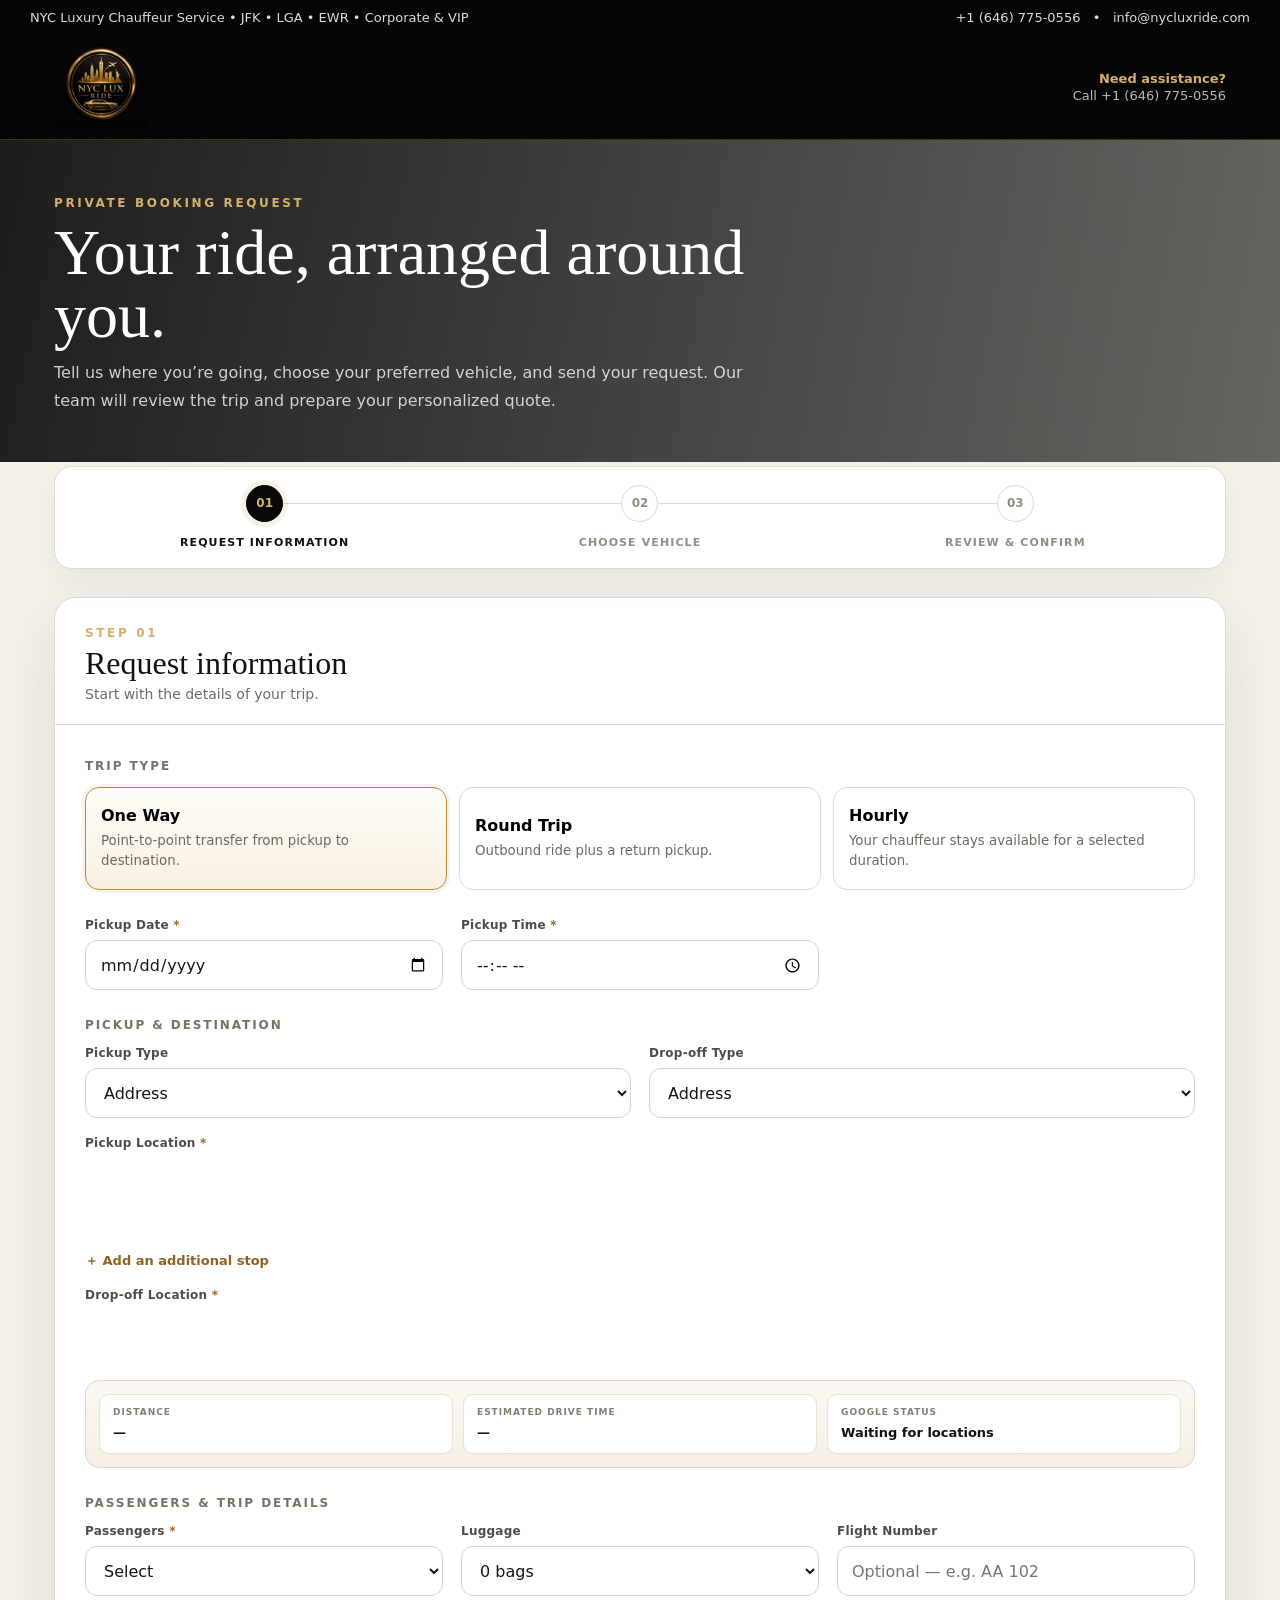
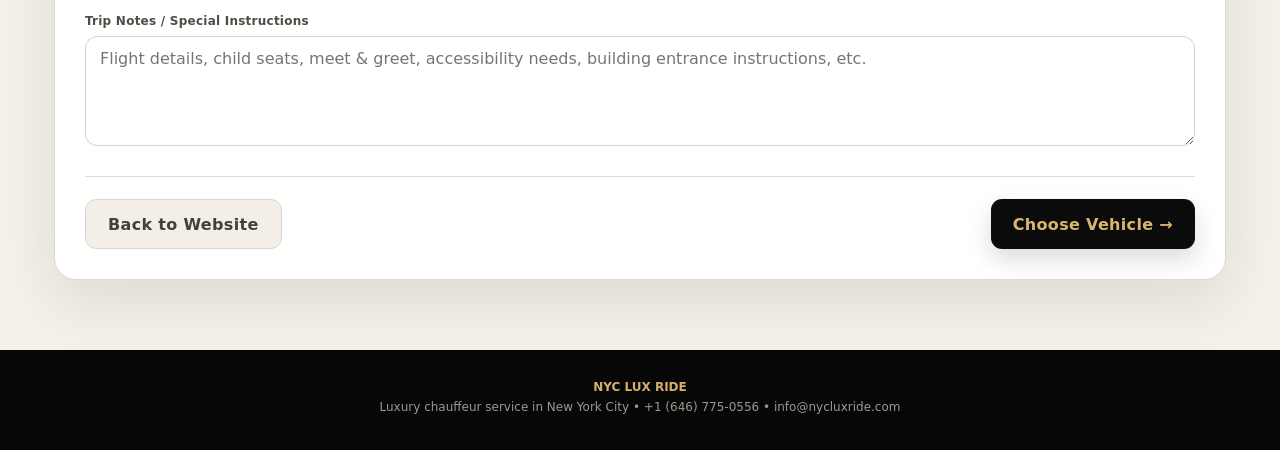
==== commit 4b9e624a: "Optimize portal loading performance" ====
--- a/index.html
+++ b/index.html
@@ -1,7 +1,13 @@
 <!DOCTYPE html>
 <html lang="en">
 <head>
-  <meta charset="UTF-8" />
+  <!-- PERFORMANCE CONNECTION WARMUP -->
+  <link rel="preconnect" href="https://nxvmdgayftipcmxvtkir.supabase.co" crossorigin />
+  <link rel="preconnect" href="https://cdn.jsdelivr.net" crossorigin />
+  <link rel="preconnect" href="https://maps.googleapis.com" />
+  <link rel="preconnect" href="https://maps.gstatic.com" crossorigin />
+  <link rel="preconnect" href="https://www.nycluxride.com" />
+<meta charset="UTF-8" />
   <meta name="viewport" content="width=device-width, initial-scale=1.0" />
   <meta name="theme-color" content="#0a0a0a" />
   <title>Book a Ride | NYC Lux Ride</title>
@@ -1382,7 +1388,7 @@
 
               <label class="consent">
                 <input type="checkbox" id="consent" />
-                <span>I agree to receive transactional booking updates by email and SMS about this request. Message and data rates may apply. Reply STOP to opt out of SMS when messaging is enabled.</span>
+                <span>Optional: Send me booking and quote updates by SMS. Message and data rates may apply. Reply STOP to opt out.</span>
               </label>
 
             </div>
@@ -1575,6 +1581,32 @@
       })({key:apiKey,v:"weekly"});
     }
 
+    async function ensureRouteLibraries(){
+      if(
+        mapsRuntime.Route &&
+        mapsRuntime.Map &&
+        mapsRuntime.LatLngBounds
+      ){
+        return;
+      }
+
+      const [routesLib, mapsLib, coreLib] =
+        await Promise.all([
+          google.maps.importLibrary("routes"),
+          google.maps.importLibrary("maps"),
+          google.maps.importLibrary("core")
+        ]);
+
+      mapsRuntime.Route =
+        routesLib.Route;
+
+      mapsRuntime.Map =
+        mapsLib.Map;
+
+      mapsRuntime.LatLngBounds =
+        coreLib.LatLngBounds;
+    }
+
     async function loadGoogleMaps(){
       const cfg=window.NYC_LUX_RIDE_CONFIG||{};
       const key=String(cfg.googleMapsApiKey||"").trim();
@@ -1591,19 +1623,16 @@
           installGoogleMapsBootstrap(key);
         }
 
-        const [placesLib, routesLib, mapsLib, coreLib] = await Promise.all([
-          google.maps.importLibrary("places"),
-          google.maps.importLibrary("routes"),
-          google.maps.importLibrary("maps"),
-          google.maps.importLibrary("core")
-        ]);
-
-        mapsRuntime.Place=placesLib.Place;
-        mapsRuntime.PlaceAutocompleteElement=placesLib.PlaceAutocompleteElement;
-        mapsRuntime.Route=routesLib.Route;
-        mapsRuntime.Map=mapsLib.Map;
-        mapsRuntime.LatLngBounds=coreLib.LatLngBounds;
-        mapsRuntime.ready=true;
+        const placesLib =
+          await google.maps.importLibrary("places");
+
+        mapsRuntime.Place =
+          placesLib.Place;
+
+        mapsRuntime.PlaceAutocompleteElement =
+          placesLib.PlaceAutocompleteElement;
+
+        mapsRuntime.ready = true;
 
         $("mapsSetupBanner").classList.remove("show");
         $("pickupMapStatus").textContent="Google Places is active. Search results are restricted to the United States.";
@@ -1814,6 +1843,36 @@
     }
 
     // ---------------- ROUTING ----------------
+    function routePointCoordinate(point, axis){
+      if(!point) return null;
+      const value=typeof point[axis]==="function" ? point[axis]() : point[axis];
+      return Number.isFinite(Number(value)) ? Number(value) : null;
+    }
+
+    function encodeRoutePath(path){
+      let encoded="";
+      let previousLat=0;
+      let previousLng=0;
+      (path||[]).forEach(point=>{
+        const lat=routePointCoordinate(point,"lat");
+        const lng=routePointCoordinate(point,"lng");
+        if(lat===null || lng===null) return;
+        const latValue=Math.round(lat*1e5);
+        const lngValue=Math.round(lng*1e5);
+        [latValue-previousLat,lngValue-previousLng].forEach(delta=>{
+          let value=delta<0 ? ~(delta<<1) : delta<<1;
+          while(value>=0x20){
+            encoded+=String.fromCharCode((0x20|(value&0x1f))+63);
+            value>>=5;
+          }
+          encoded+=String.fromCharCode(value+63);
+        });
+        previousLat=latValue;
+        previousLng=lngValue;
+      });
+      return encoded;
+    }
+
     async function maybeComputeRoute(){
       if(!mapsRuntime.ready || !state.placeObjects.pickup || !state.placeObjects.dropoff){
         resetRoutePreview();
@@ -1824,6 +1883,7 @@
 
     async function computeRoute(){
       try{
+        await ensureRouteLibraries();
         $("previewStatus").textContent="Calculating route…";
         $("routeMapStatus").textContent="Google is calculating the driving route…";
 
@@ -1848,6 +1908,7 @@
           distanceMeters:route.distanceMeters||0,
           durationMillis:route.durationMillis||0,
           path:route.path||[],
+          route_polyline:encodeRoutePath(route.path||[]),
           routeObject:route
         };
 
@@ -2208,10 +2269,6 @@
         ok=false;
       }
 
-      if(!$("consent").checked){
-        showToast("Please accept the booking update consent.");
-        return false;
-      }
       if(!ok) showToast("Please complete the booking contact details.");
       return ok;
     }
@@ -2246,6 +2303,11 @@
         pickup_time:d.pickupTime,
         pickup:toBackendPlace(d.pickupPlace,d.pickupAddress,d.pickupType),
         dropoff:toBackendPlace(d.dropoffPlace,d.dropoffAddress,d.dropoffType),
+        pickup_lat:d.route?.pickup_lat ?? d.pickupPlace?.lat ?? null,
+        pickup_lng:d.route?.pickup_lng ?? d.pickupPlace?.lng ?? null,
+        dropoff_lat:d.route?.dropoff_lat ?? d.dropoffPlace?.lat ?? null,
+        dropoff_lng:d.route?.dropoff_lng ?? d.dropoffPlace?.lng ?? null,
+        route_polyline:d.route?.route_polyline || null,
         distance_miles:d.route?.distanceMiles ?? null,
         estimated_duration_minutes:d.route?.durationMinutes ?? null,
         passengers:Number(d.passengers||0),
@@ -2394,7 +2456,12 @@
           distanceMeters:state.route.distanceMeters,
           distanceMiles:Number(metersToMiles(state.route.distanceMeters).toFixed(2)),
           durationMillis:state.route.durationMillis,
-          durationMinutes:Math.round(state.route.durationMillis/60000)
+          durationMinutes:Math.round(state.route.durationMillis/60000),
+          route_polyline:state.route.route_polyline,
+          pickup_lat:state.placeData.pickup?.lat ?? null,
+          pickup_lng:state.placeData.pickup?.lng ?? null,
+          dropoff_lat:state.placeData.dropoff?.lat ?? null,
+          dropoff_lng:state.placeData.dropoff?.lng ?? null
         } : null,
         vehicleId:state.selectedVehicle,
         vehicle:state.selectedVehicle?vehicleData[state.selectedVehicle]:null,
@@ -2527,5 +2594,8 @@
     loadGoogleMaps();
   </script>
 
+<script src="./customer-vehicles.js"></script>
+<script src="./customer-review-features.js"></script>
+
 </body>
 </html>
